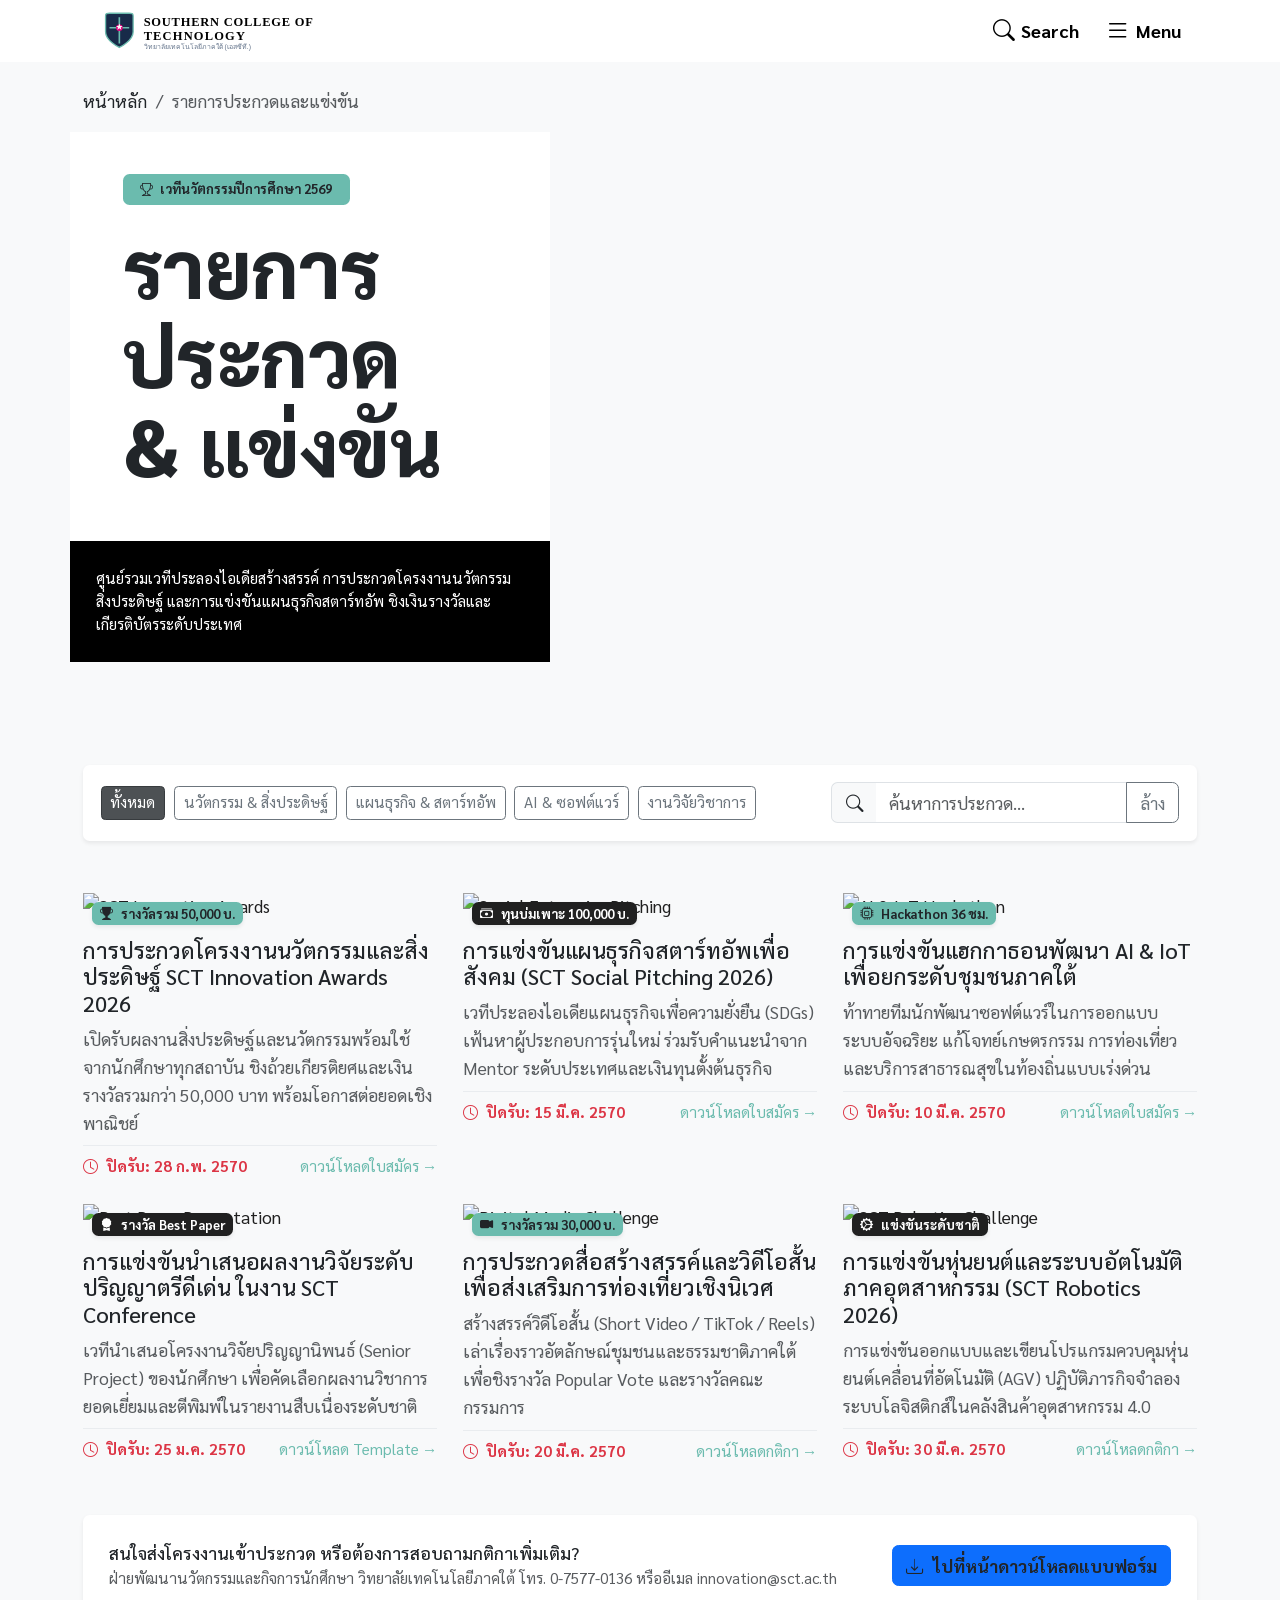
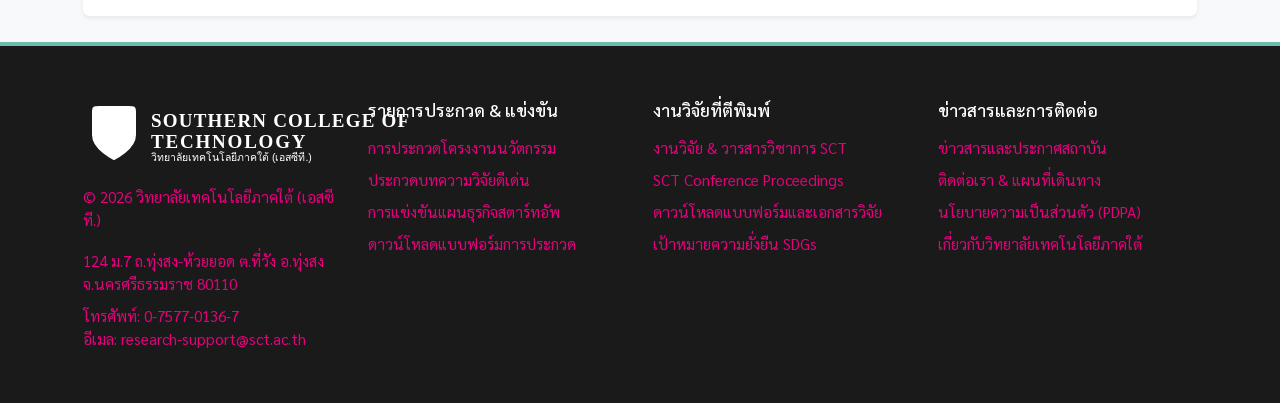
==== competitions.html @ ab5c426d "Initial commit: SCT MIS Landing Page with responsive design and subpages" ====
<!DOCTYPE html>
<html lang="th" dir="ltr">
<head>
    <meta charset="utf-8">
    <meta name="viewport" content="width=device-width, initial-scale=1.0">
    <title>รายการประกวดและแข่งขัน | Southern College of Technology (SCT)</title>
    <meta name="description" content="ศูนย์รวมรายการประกวดโครงงานนวัตกรรม สิ่งประดิษฐ์ การแข่งขันแผนธุรกิจ และเวทีวิชาการระดับชาติ วิทยาลัยเทคโนโลยีภาคใต้">
    <link rel="icon" href="images/sct_cambridge_logo.svg" type="image/svg+xml">

    <!-- Fonts: TH Sarabun New / Sarabun (Active) -->
    <link rel="preconnect" href="https://fonts.googleapis.com">
    <link rel="preconnect" href="https://fonts.gstatic.com" crossorigin>
    <link href="https://fonts.googleapis.com/css2?family=Sarabun:ital,wght@0,300;0,400;0,500;0,600;0,700;0,800;1,400&display=swap" rel="stylesheet">
    <!-- macOS Font (เปิดใช้งานให้ลบคอมเมนต์ออก):
    <link href="https://fonts.cdnfonts.com/css/sf-pro-display" rel="stylesheet">
    <link href="https://fonts.googleapis.com/css2?family=Anuphan:wght@300;400;500;600;700&display=swap" rel="stylesheet">
    -->

    <!-- Bootstrap 5 & Icons -->
    <link rel="stylesheet" href="https://cdn.jsdelivr.net/npm/bootstrap@5.3.3/dist/css/bootstrap.min.css">
    <link rel="stylesheet" href="https://cdn.jsdelivr.net/npm/bootstrap-icons@1.11.3/font/bootstrap-icons.min.css">

    <!-- Cambridge Fresh CSS -->
    <link rel="stylesheet" href="css/style.css">
</head>

<body class="theme-fresh">
    <a href="#main-content" class="visually-hidden focusable">ข้ามไปยังเนื้อหาหลัก</a>

    <div id="page-wrapper">
        <div id="page" class="bg-grey">

            <!-- ========================================================
                 HEADER: EXACT CAMBRIDGE FIXED-TOP & SIDENAV
                 ======================================================== -->
            <div id="header">
                <div class="section clearfix">

                    <!-- Main Navigation Section (White) -->
                    <section class="fixed-top main-nav-section bg-white">
                        <div class="container">
                            <nav class="d-flex justify-content-between align-items-center flex-nowrap w-100 main-nav">
                                <a class="item d-flex align-items-center" href="index.html">
                                    <img class="cam-logo" alt="Southern College of Technology" src="images/sct_cambridge_logo.svg" />
                                </a>
                                <div class="item text-dark nav-right-items d-flex align-items-center ms-auto">
                                    <a href="javascript:void(0)" onclick="toggleSearch()" class="search-trigger-link text-decoration-none me-4">
                                        <span class="icon icon-search"><span class="sr-only with-contrast">Search</span></span>
                                    </a>
                                    <button class="bg-white border-0 p-0" onclick="openNavR()" aria-label="Open navigation menu">
                                        <span class="icon icon-menu"><span class="sr-only with-contrast"> Menu</span></span>
                                    </button>
                                </div>
                            </nav>
                        </div>

                        <!-- Expandable Search Bar -->
                        <div id="search-bar-dropdown" class="search-dropdown-wrap bg-light border-bottom d-none py-3">
                            <div class="container">
                                <div class="input-group">
                                    <input type="text" id="site-search-input" class="form-control" placeholder="ค้นหารายการประกวด, ข่าวสาร, หรือชื่องานวิจัย...">
                                    <button class="btn btn-primary text-dark fw-bold" type="button" onclick="handleSearch()">ค้นหา</button>
                                    <button class="btn btn-outline-secondary" type="button" onclick="toggleSearch()">ปิด</button>
                                </div>
                            </div>
                        </div>
                    </section>

                    <!-- Exact Cambridge Sidenav Container -->
                    <section class="fixed-top sidenav-container-section pointer-events-none">
                        <div class="container pr-0 pl-0">
                            <div class="relativepos">
                                <div class="sidenavR pointer-events-auto" id="mySidenavR">
                                    <button class="closebtn bg-primary" onclick="closeNavR()" aria-label="Close navigation menu">
                                        <span class="icon icon-close p-3"></span>
                                        <span class="sr-only"> Close</span>
                                    </button>
                                    <div class="pt-4">
                                        <div>
                                            <nav role="navigation" aria-labelledby="block-fresh-homepageslider-menu" id="block-fresh-homepageslider">
                                                <h2 class="visually-hidden" id="block-fresh-homepageslider-menu">Homepage - slider</h2>
                                                <ul>
                                                    <li><a href="competitions.html" onclick="closeNavR()" class="text-primary font-weight-bold">รายการประกวดและแข่งขัน</a></li>
                                                    <li><a href="research.html" onclick="closeNavR()">งานวิจัย & วารสารวิชาการ</a></li>
                                                    <li><a href="index.html#news" onclick="closeNavR()">ข่าวสารและประกาศสถาบัน</a></li>
                                                    <li><a href="download.html" onclick="closeNavR()">ดาวน์โหลดเอกสารแบบฟอร์ม</a></li>
                                                    <li><a href="contact.html" onclick="closeNavR()">ติดต่อเรา</a></li>
                                                    <li><a href="https://www.sct.ac.th" target="_blank">เว็บไซต์หลักวิทยาลัย SCT <i class="bi bi-arrow-up-right small"></i></a></li>
                                                    <li><a href="index.html#global-footer" onclick="closeNavR()">เกี่ยวกับวิทยาลัยและข้อมูลติดต่อ</a></li>
                                                </ul>
                                            </nav>

                                            <!-- Sidenav Font Resizer Controls -->
                                            <div class="sidenav-font-resizer px-4 pt-3 mt-3 border-top border-dark-subtle">
                                                <div class="d-flex align-items-center justify-content-between">
                                                    <span class="small font-weight-bold text-dark">ขนาดตัวอักษร:</span>
                                                    <div class="font-resizer-wrap d-flex align-items-center" role="group" aria-label="ปรับขนาดตัวอักษร">
                                                        <button type="button" class="btn-font-resize" onclick="setFontSize('small')" title="ลดขนาดตัวอักษร" aria-label="ลดขนาดตัวอักษร">A-</button>
                                                        <button type="button" class="btn-font-resize active" onclick="setFontSize('normal')" title="ขนาดตัวอักษรปกติ" aria-label="ขนาดตัวอักษรปกติ">A</button>
                                                        <button type="button" class="btn-font-resize" onclick="setFontSize('large')" title="เพิ่มขนาดตัวอักษร" aria-label="เพิ่มขนาดตัวอักษร">A+</button>
                                                    </div>
                                                </div>
                                            </div>
                                        </div>
                                    </div>
                                </div>
                            </div>
                        </div>
                    </section>
                    <div id="sidenavOverlay" class="drawer-backdrop" onclick="closeNavR()"></div>

                </div>
            </div>

            <!-- ========================================================
                 PAGE CONTENT: COMPETITIONS & CONTESTS
                 ======================================================== -->
            <div id="main-content" class="py-4">
                <div class="container">

                    <!-- Breadcrumbs -->
                    <nav aria-label="breadcrumb" class="mb-3">
                        <ol class="breadcrumb bg-transparent p-0 small">
                            <li class="breadcrumb-item"><a href="index.html" class="text-decoration-none text-dark">หน้าหลัก</a></li>
                            <li class="breadcrumb-item active" aria-current="page">รายการประกวดและแข่งขัน</li>
                        </ol>
                    </nav>

                    <!-- Page Header Banner (Exact Cambridge Hero Dimensions Matching Index) -->
                    <div class="row margin-adjust mb-5">
                        <div class="col-12 p-0">
                            <div class="hero-container position-relative">
                                <div class="field-name-field-para-hero-image">
                                    <div class="field-items">
                                        <div class="field-item even">
                                            <img loading="eager"
                                                 src="https://images.unsplash.com/photo-1517245386807-bb43f82c33c4?auto=format&fit=crop&w=1600&q=80"
                                                 width="1280" height="666"
                                                 alt="รายการประกวดและแข่งขัน SCT"
                                                 class="img-fluid hero-banner-img" />
                                        </div>
                                    </div>
                                </div>

                                <!-- Cambridge Two-Tone Panel Overlaid on Hero -->
                                <div class="homepage-hero-panel">
                                    <div class="hero-title-box bg-white p-4 p-md-5">
                                        <span class="badge bg-primary text-dark mb-3 px-3 py-2 small fw-bold">
                                            <i class="bi bi-trophy me-1"></i> เวทีนวัตกรรมปีการศึกษา 2569
                                        </span>
                                        <h1 class="headline font-weight-bold text-dark m-0">
                                            รายการประกวด<br>& แข่งขัน
                                        </h1>
                                    </div>
                                    <div class="hero-teaser-box bg-black text-white p-3 p-md-4">
                                        <p class="mb-0 text-white small">
                                            ศูนย์รวมเวทีประลองไอเดียสร้างสรรค์ การประกวดโครงงานนวัตกรรม สิ่งประดิษฐ์ และการแข่งขันแผนธุรกิจสตาร์ทอัพ ชิงเงินรางวัลและเกียรติบัตรระดับประเทศ
                                        </p>
                                    </div>
                                </div>

                            </div>
                        </div>
                    </div>

                    <!-- Filter & Search Section -->
                    <div class="card border-0 shadow-sm p-3 mb-5 bg-white">
                        <div class="row g-3 align-items-center">
                            <div class="col-md-7 col-lg-8">
                                <!-- Category Filter Buttons -->
                                <div class="d-flex flex-wrap gap-2" id="comp-filter-buttons">
                                    <button class="btn btn-sm btn-dark active filter-btn" onclick="filterComps('all', this)">ทั้งหมด</button>
                                    <button class="btn btn-sm btn-outline-secondary filter-btn" onclick="filterComps('innovation', this)">นวัตกรรม & สิ่งประดิษฐ์</button>
                                    <button class="btn btn-sm btn-outline-secondary filter-btn" onclick="filterComps('business', this)">แผนธุรกิจ & สตาร์ทอัพ</button>
                                    <button class="btn btn-sm btn-outline-secondary filter-btn" onclick="filterComps('ai-software', this)">AI & ซอฟต์แวร์</button>
                                    <button class="btn btn-sm btn-outline-secondary filter-btn" onclick="filterComps('academic', this)">งานวิจัยวิชาการ</button>
                                </div>
                            </div>
                            <div class="col-md-5 col-lg-4">
                                <!-- Search Input -->
                                <div class="input-group">
                                    <span class="input-group-text bg-light border-end-0"><i class="bi bi-search"></i></span>
                                    <input type="text" id="comp-search-input" class="form-control border-start-0" placeholder="ค้นหาการประกวด..." onkeyup="searchComps()">
                                    <button class="btn btn-outline-secondary" type="button" onclick="clearCompSearch()">ล้าง</button>
                                </div>
                            </div>
                        </div>
                    </div>

                    <!-- ========================================================
                         COMPETITIONS GRID (EXACT NEWS & ANNOUNCEMENTS STYLE)
                         Clean Editorial Layout (No card border/background)
                         ======================================================== -->
                    <div class="row margin-adjust g-4" id="competitions-grid">

                        <!-- Item 1: SCT Innovation Awards -->
                        <div class="col-lg-4 col-md-6 article comp-card-item" data-category="innovation" data-title="การประกวดโครงงานนวัตกรรมและสิ่งประดิษฐ์ sct innovation awards 2026">
                            <div class="wrapper mb-4 mb-lg-0 h-100">
                                <a href="download.html" class="text-decoration-none">
                                    <div class="position-relative">
                                        <img loading="lazy" src="https://images.unsplash.com/photo-1581092160607-ee22621dd758?auto=format&fit=crop&w=600&h=400&q=80" class="img-fluid mb-3 w-100" alt="SCT Innovation Awards">
                                        <span class="badge bg-primary text-dark position-absolute top-0 start-0 m-2 fw-bold shadow-sm">
                                            <i class="bi bi-trophy-fill me-1"></i> รางวัลรวม 50,000 บ.
                                        </span>
                                    </div>
                                    <h3 class="h5 text-dark font-weight-bold">การประกวดโครงงานนวัตกรรมและสิ่งประดิษฐ์ SCT Innovation Awards 2026</h3>
                                </a>
                                <div class="news-summary text-muted mb-2">
                                    เปิดรับผลงานสิ่งประดิษฐ์และนวัตกรรมพร้อมใช้จากนักศึกษาทุกสถาบัน ชิงถ้วยเกียรติยศและเงินรางวัลรวมกว่า 50,000 บาท พร้อมโอกาสต่อยอดเชิงพาณิชย์
                                </div>
                                <div class="d-flex align-items-center justify-content-between pt-2 border-top border-light-subtle">
                                    <span class="small text-danger fw-bold"><i class="bi bi-clock me-1"></i> ปิดรับ: 28 ก.พ. 2570</span>
                                    <a href="download.html" class="small font-weight-bold text-primary text-decoration-none">ดาวน์โหลดใบสมัคร →</a>
                                </div>
                            </div>
                        </div>

                        <!-- Item 2: Social Enterprise Pitching -->
                        <div class="col-lg-4 col-md-6 article comp-card-item" data-category="business" data-title="การแข่งขันแผนธุรกิจสตาร์ทอัพเพื่อสังคม sct social enterprise pitching startup 2026">
                            <div class="wrapper mb-4 mb-lg-0 h-100">
                                <a href="download.html" class="text-decoration-none">
                                    <div class="position-relative">
                                        <img loading="lazy" src="https://images.unsplash.com/photo-1559136555-9303baea8ebd?auto=format&fit=crop&w=600&h=400&q=80" class="img-fluid mb-3 w-100" alt="Social Enterprise Pitching">
                                        <span class="badge bg-dark text-white position-absolute top-0 start-0 m-2 fw-bold shadow-sm">
                                            <i class="bi bi-cash-stack me-1"></i> ทุนบ่มเพาะ 100,000 บ.
                                        </span>
                                    </div>
                                    <h3 class="h5 text-dark font-weight-bold">การแข่งขันแผนธุรกิจสตาร์ทอัพเพื่อสังคม (SCT Social Pitching 2026)</h3>
                                </a>
                                <div class="news-summary text-muted mb-2">
                                    เวทีประลองไอเดียแผนธุรกิจเพื่อความยั่งยืน (SDGs) เฟ้นหาผู้ประกอบการรุ่นใหม่ ร่วมรับคำแนะนำจาก Mentor ระดับประเทศและเงินทุนตั้งต้นธุรกิจ
                                </div>
                                <div class="d-flex align-items-center justify-content-between pt-2 border-top border-light-subtle">
                                    <span class="small text-danger fw-bold"><i class="bi bi-clock me-1"></i> ปิดรับ: 15 มี.ค. 2570</span>
                                    <a href="download.html" class="small font-weight-bold text-primary text-decoration-none">ดาวน์โหลดใบสมัคร →</a>
                                </div>
                            </div>
                        </div>

                        <!-- Item 3: AI & IoT Hackathon -->
                        <div class="col-lg-4 col-md-6 article comp-card-item" data-category="ai-software" data-title="การแข่งขันพัฒนาซอฟต์แวร์ ai iot hackathon เพื่อชุมชนภาคใต้">
                            <div class="wrapper mb-4 mb-lg-0 h-100">
                                <a href="download.html" class="text-decoration-none">
                                    <div class="position-relative">
                                        <img loading="lazy" src="https://images.unsplash.com/photo-1526374965328-7f61d4dc18c5?auto=format&fit=crop&w=600&h=400&q=80" class="img-fluid mb-3 w-100" alt="AI & IoT Hackathon">
                                        <span class="badge bg-primary text-dark position-absolute top-0 start-0 m-2 fw-bold shadow-sm">
                                            <i class="bi bi-cpu me-1"></i> Hackathon 36 ชม.
                                        </span>
                                    </div>
                                    <h3 class="h5 text-dark font-weight-bold">การแข่งขันแฮกกาธอนพัฒนา AI & IoT เพื่อยกระดับชุมชนภาคใต้</h3>
                                </a>
                                <div class="news-summary text-muted mb-2">
                                    ท้าทายทีมนักพัฒนาซอฟต์แวร์ในการออกแบบระบบอัจฉริยะ แก้โจทย์เกษตรกรรม การท่องเที่ยว และบริการสาธารณสุขในท้องถิ่นแบบเร่งด่วน
                                </div>
                                <div class="d-flex align-items-center justify-content-between pt-2 border-top border-light-subtle">
                                    <span class="small text-danger fw-bold"><i class="bi bi-clock me-1"></i> ปิดรับ: 10 มี.ค. 2570</span>
                                    <a href="download.html" class="small font-weight-bold text-primary text-decoration-none">ดาวน์โหลดใบสมัคร →</a>
                                </div>
                            </div>
                        </div>

                        <!-- Item 4: Best Undergraduate Presentation -->
                        <div class="col-lg-4 col-md-6 article comp-card-item" data-category="academic" data-title="การแข่งขันนำเสนอผลงานวิจัยระดับปริญญาตรีดีเด่น sct conference 17 best paper">
                            <div class="wrapper mb-4 mb-lg-0 h-100">
                                <a href="https://mis.sct.ac.th/app/proceedingsct/" target="_blank" class="text-decoration-none">
                                    <div class="position-relative">
                                        <img loading="lazy" src="https://images.unsplash.com/photo-1475721027785-f74eccf877e2?auto=format&fit=crop&w=600&h=400&q=80" class="img-fluid mb-3 w-100" alt="Best Paper Presentation">
                                        <span class="badge bg-dark text-white position-absolute top-0 start-0 m-2 fw-bold shadow-sm">
                                            <i class="bi bi-award-fill me-1"></i> รางวัล Best Paper
                                        </span>
                                    </div>
                                    <h3 class="h5 text-dark font-weight-bold">การแข่งขันนำเสนอผลงานวิจัยระดับปริญญาตรีดีเด่น ในงาน SCT Conference</h3>
                                </a>
                                <div class="news-summary text-muted mb-2">
                                    เวทีนำเสนอโครงงานวิจัยปริญญานิพนธ์ (Senior Project) ของนักศึกษา เพื่อคัดเลือกผลงานวิชาการยอดเยี่ยมและตีพิมพ์ในรายงานสืบเนื่องระดับชาติ
                                </div>
                                <div class="d-flex align-items-center justify-content-between pt-2 border-top border-light-subtle">
                                    <span class="small text-danger fw-bold"><i class="bi bi-clock me-1"></i> ปิดรับ: 25 ม.ค. 2570</span>
                                    <a href="download.html" class="small font-weight-bold text-primary text-decoration-none">ดาวน์โหลด Template →</a>
                                </div>
                            </div>
                        </div>

                        <!-- Item 5: Digital Media & Content Challenge -->
                        <div class="col-lg-4 col-md-6 article comp-card-item" data-category="innovation" data-title="การประกวดสื่อสร้างสรรค์และคอนเทนต์ดิจิทัลเพื่อการท่องเที่ยวเชิงนิเวศ short video tiktok">
                            <div class="wrapper mb-4 mb-lg-0 h-100">
                                <a href="download.html" class="text-decoration-none">
                                    <div class="position-relative">
                                        <img loading="lazy" src="https://images.unsplash.com/photo-1618005182384-a83a8bd57fbe?auto=format&fit=crop&w=600&h=400&q=80" class="img-fluid mb-3 w-100" alt="Digital Media Challenge">
                                        <span class="badge bg-primary text-dark position-absolute top-0 start-0 m-2 fw-bold shadow-sm">
                                            <i class="bi bi-camera-video-fill me-1"></i> รางวัลรวม 30,000 บ.
                                        </span>
                                    </div>
                                    <h3 class="h5 text-dark font-weight-bold">การประกวดสื่อสร้างสรรค์และวิดีโอสั้นเพื่อส่งเสริมการท่องเที่ยวเชิงนิเวศ</h3>
                                </a>
                                <div class="news-summary text-muted mb-2">
                                    สร้างสรรค์วิดีโอสั้น (Short Video / TikTok / Reels) เล่าเรื่องราวอัตลักษณ์ชุมชนและธรรมชาติภาคใต้ เพื่อชิงรางวัล Popular Vote และรางวัลคณะกรรมการ
                                </div>
                                <div class="d-flex align-items-center justify-content-between pt-2 border-top border-light-subtle">
                                    <span class="small text-danger fw-bold"><i class="bi bi-clock me-1"></i> ปิดรับ: 20 มี.ค. 2570</span>
                                    <a href="download.html" class="small font-weight-bold text-primary text-decoration-none">ดาวน์โหลดกติกา →</a>
                                </div>
                            </div>
                        </div>

                        <!-- Item 6: Industry Robotics Challenge -->
                        <div class="col-lg-4 col-md-6 article comp-card-item" data-category="innovation" data-title="การแข่งขันหุ่นยนต์และระบบอัตโนมัติภาคอุตสาหกรรม sct robotics challenge 2026">
                            <div class="wrapper mb-4 mb-lg-0 h-100">
                                <a href="download.html" class="text-decoration-none">
                                    <div class="position-relative">
                                        <img loading="lazy" src="https://images.unsplash.com/photo-1485827404703-89b55fcc595e?auto=format&fit=crop&w=600&h=400&q=80" class="img-fluid mb-3 w-100" alt="SCT Robotics Challenge">
                                        <span class="badge bg-dark text-white position-absolute top-0 start-0 m-2 fw-bold shadow-sm">
                                            <i class="bi bi-gear-wide-connected me-1"></i> แข่งขันระดับชาติ
                                        </span>
                                    </div>
                                    <h3 class="h5 text-dark font-weight-bold">การแข่งขันหุ่นยนต์และระบบอัตโนมัติภาคอุตสาหกรรม (SCT Robotics 2026)</h3>
                                </a>
                                <div class="news-summary text-muted mb-2">
                                    การแข่งขันออกแบบและเขียนโปรแกรมควบคุมหุ่นยนต์เคลื่อนที่อัตโนมัติ (AGV) ปฏิบัติภารกิจจำลองระบบโลจิสติกส์ในคลังสินค้าอุตสาหกรรม 4.0
                                </div>
                                <div class="d-flex align-items-center justify-content-between pt-2 border-top border-light-subtle">
                                    <span class="small text-danger fw-bold"><i class="bi bi-clock me-1"></i> ปิดรับ: 30 มี.ค. 2570</span>
                                    <a href="download.html" class="small font-weight-bold text-primary text-decoration-none">ดาวน์โหลดกติกา →</a>
                                </div>
                            </div>
                        </div>

                    </div>

                    <!-- No Results Placeholder -->
                    <div id="no-comps-message" class="text-center py-5 d-none">
                        <i class="bi bi-trophy text-muted fs-1 mb-2"></i>
                        <h4 class="h5 text-dark font-weight-bold">ไม่พบรายการประกวดที่ค้นหา</h4>
                        <p class="text-muted small">โปรดลองค้นหาด้วยคำอื่น หรือกดปุ่ม "ล้าง" เพื่อแสดงรายการทั้งหมด</p>
                        <button class="btn btn-sm btn-outline-secondary" onclick="clearCompSearch()">แสดงรายการทั้งหมด</button>
                    </div>

                    <!-- Guidelines Banner -->
                    <div class="card border-0 bg-white p-4 shadow-sm mt-5">
                        <div class="d-flex flex-column flex-md-row align-items-md-center justify-content-between gap-3">
                            <div>
                                <h4 class="h6 font-weight-bold text-dark mb-1">สนใจส่งโครงงานเข้าประกวด หรือต้องการสอบถามกติกาเพิ่มเติม?</h4>
                                <p class="text-muted small mb-0">ฝ่ายพัฒนานวัตกรรมและกิจการนักศึกษา วิทยาลัยเทคโนโลยีภาคใต้ โทร. 0-7577-0136 หรืออีเมล innovation@sct.ac.th</p>
                            </div>
                            <a href="download.html" class="btn btn-primary text-dark fw-bold text-nowrap">
                                <i class="bi bi-download me-1"></i> ไปที่หน้าดาวน์โหลดแบบฟอร์ม
                            </a>
                        </div>
                    </div>

                </div>
            </div>

            <!-- ========================================================
                 GLOBAL FOOTER: CAMBRIDGE 4-COLUMN DESIGN
                 ======================================================== -->
            <div id="global-footer">
                <div class="section container py-5">
                    <div class="region region-global-footer row g-4">

                        <div class="col-md-6 col-lg-3">
                            <a class="item d-flex align-items-center gap-2 text-decoration-none text-white mb-3" href="index.html">
                                <img class="cam-logo" alt="Southern College of Technology" src="images/sct_cambridge_logo.svg" style="filter: brightness(0) invert(1);" />
                            </a>
                            <div class="content text-secondary small">
                                <p>&copy; 2026 วิทยาลัยเทคโนโลยีภาคใต้ (เอสซีที.)</p>
                                <p class="mb-2">124 ม.7 ถ.ทุ่งสง-ห้วยยอด ต.ที่วัง อ.ทุ่งสง จ.นครศรีธรรมราช 80110</p>
                                <p class="mb-0">โทรศัพท์: 0-7577-0136-7<br>อีเมล: research-support@sct.ac.th</p>
                            </div>
                        </div>

                        <div class="col-md-6 col-lg-3">
                            <div class="content">
                                <h3 class="fs-6 text-white font-weight-bold text-uppercase mb-3">รายการประกวด & แข่งขัน</h3>
                                <ul class="list-unstyled menu text-secondary small">
                                    <li class="mb-2"><a href="competitions.html" class="text-secondary text-decoration-none">การประกวดโครงงานนวัตกรรม</a></li>
                                    <li class="mb-2"><a href="competitions.html" class="text-secondary text-decoration-none">ประกวดบทความวิจัยดีเด่น</a></li>
                                    <li class="mb-2"><a href="competitions.html" class="text-secondary text-decoration-none">การแข่งขันแผนธุรกิจสตาร์ทอัพ</a></li>
                                    <li class="mb-2"><a href="download.html" class="text-secondary text-decoration-none">ดาวน์โหลดแบบฟอร์มการประกวด</a></li>
                                </ul>
                            </div>
                        </div>

                        <div class="col-md-6 col-lg-3">
                            <div class="content">
                                <h3 class="fs-6 text-white font-weight-bold text-uppercase mb-3">งานวิจัยที่ตีพิมพ์</h3>
                                <ul class="list-unstyled menu text-secondary small">
                                    <li class="mb-2"><a href="research.html" class="text-secondary text-decoration-none">งานวิจัย & วารสารวิชาการ SCT</a></li>
                                    <li class="mb-2"><a href="https://mis.sct.ac.th/app/proceedingsct/" target="_blank" class="text-secondary text-decoration-none">SCT Conference Proceedings</a></li>
                                    <li class="mb-2"><a href="download.html" class="text-secondary text-decoration-none">ดาวน์โหลดแบบฟอร์มและเอกสารวิจัย</a></li>
                                    <li class="mb-2"><a href="research.html" class="text-secondary text-decoration-none">เป้าหมายความยั่งยืน SDGs</a></li>
                                </ul>
                            </div>
                        </div>

                        <div class="col-md-6 col-lg-3">
                            <div class="content">
                                <h3 class="fs-6 text-white font-weight-bold text-uppercase mb-3">ข่าวสารและการติดต่อ</h3>
                                <ul class="list-unstyled menu text-secondary small">
                                    <li class="mb-2"><a href="index.html#news" class="text-secondary text-decoration-none">ข่าวสารและประกาศสถาบัน</a></li>
                                    <li class="mb-2"><a href="contact.html" class="text-secondary text-decoration-none">ติดต่อเรา & แผนที่เดินทาง</a></li>
                                    <li class="mb-2"><a href="javascript:void(0)" onclick="alert('ระบบคุ้มครองข้อมูลส่วนบุคคลตาม พ.ร.บ. PDPA พ.ศ. 2562')" class="text-secondary text-decoration-none">นโยบายความเป็นส่วนตัว (PDPA)</a></li>
                                    <li class="mb-2"><a href="https://www.sct.ac.th" target="_blank" class="text-secondary text-decoration-none">เกี่ยวกับวิทยาลัยเทคโนโลยีภาคใต้</a></li>
                                </ul>
                            </div>
                        </div>

                    </div>
                </div>
            </div>

        </div>
    </div>

    <!-- Bootstrap 5 Bundle JS -->
    <script src="https://cdn.jsdelivr.net/npm/bootstrap@5.3.3/dist/js/bootstrap.bundle.min.js"></script>

    <!-- Application Logic (Drawer, Search, Events) -->
    <script src="js/app.js"></script>

    <!-- Inline Filter & Search Script for Competitions -->
    <script>
        let currentCompCategory = 'all';

        function filterComps(category, btn) {
            currentCompCategory = category;

            // Update active state of buttons
            document.querySelectorAll('#comp-filter-buttons .filter-btn').forEach(b => {
                b.classList.remove('btn-dark', 'active');
                b.classList.add('btn-outline-secondary');
            });
            btn.classList.remove('btn-outline-secondary');
            btn.classList.add('btn-dark', 'active');

            applyCompFilters();
        }

        function searchComps() {
            applyCompFilters();
        }

        function clearCompSearch() {
            const searchInput = document.getElementById('comp-search-input');
            if (searchInput) searchInput.value = '';

            const allBtn = document.querySelector('#comp-filter-buttons .filter-btn');
            if (allBtn) filterComps('all', allBtn);
        }

        function applyCompFilters() {
            const query = (document.getElementById('comp-search-input')?.value || '').toLowerCase().trim();
            const cards = document.querySelectorAll('.comp-card-item');
            let visibleCount = 0;

            cards.forEach(card => {
                const category = card.getAttribute('data-category');
                const title = (card.getAttribute('data-title') || '').toLowerCase();
                const text = card.textContent.toLowerCase();

                const matchesCategory = (currentCompCategory === 'all' || category === currentCompCategory);
                const matchesSearch = (!query || title.includes(query) || text.includes(query));

                if (matchesCategory && matchesSearch) {
                    card.classList.remove('d-none');
                    visibleCount++;
                } else {
                    card.classList.add('d-none');
                }
            });

            // Toggle no results message
            const noResults = document.getElementById('no-comps-message');
            if (noResults) {
                if (visibleCount === 0) {
                    noResults.classList.remove('d-none');
                } else {
                    noResults.classList.add('d-none');
                }
            }
        }
    </script>
</body>
</html>
---- css/style.css ----
/* ==========================================================================
   AUTHENTIC CAMBRIDGE FRESH THEME
   Direct clone of https://www.cam.ac.uk/ Header, Sidebar, and Style System
   ========================================================================== */

html {
    font-size: 17.5px;
    transition: font-size 0.2s ease;
}

html.font-size-small {
    font-size: 15px;
}

html.font-size-normal {
    font-size: 17.5px;
}

html.font-size-large {
    font-size: 21px;
}

:root {
    --cam-primary: #6bbbae;          /* Official Cambridge Teal */
    --cam-primary-hover: #4ca495;
    --cam-secondary: #e5007d;        /* Official Cambridge Magenta */
    --cam-secondary-hover: #b80064;
    --cam-tertiary: #d3eae6;         /* Light Teal */
    --cam-quaternary: #f7c0de;       /* Light Pink */
    --cam-dark: #202020;             /* Cambridge Dark Charcoal */
    --cam-black: #000000;
    --cam-grey: #f8f9fa;
    --cam-border: #e2e8f0;
    /* ฟอนต์หลัก: TH Sarabun New / Sarabun */
    --font-main: 'TH Sarabun New', 'TH Sarabun PSK', 'Sarabun', sans-serif;
    /* ฟอนต์ macOS (เปิดใช้งานให้สลับมาใช้บรรทัดนี้):
    --font-main: -apple-system, BlinkMacSystemFont, 'SF Pro Display', 'SF Pro Text', 'SF Pro', 'Sukhumvit Set', 'Thonburi', 'Anuphan', sans-serif;
    */
}

body.theme-fresh {
    font-family: var(--font-main);
    color: var(--cam-dark);
    background-color: var(--cam-grey);
    padding-top: 62px;
    margin: 0;
    line-height: 1.5;
    -webkit-font-smoothing: antialiased;
    -moz-osx-font-smoothing: grayscale;
}

/* Background Utility Classes matching Cambridge */
.bg-primary { background-color: var(--cam-primary) !important; }
.bg-secondary { background-color: var(--cam-secondary) !important; }
.bg-tertiary { background-color: var(--cam-tertiary) !important; }
.bg-quaternary { background-color: var(--cam-quaternary) !important; }
.bg-dark { background-color: var(--cam-dark) !important; }
.bg-grey { background-color: var(--cam-grey) !important; }
.bg-black { background-color: var(--cam-black) !important; }

.text-primary { color: var(--cam-primary) !important; }
.text-secondary { color: var(--cam-secondary) !important; }

/* --------------------------------------------------
   1. CAMBRIDGE FIXED-TOP HEADER
   -------------------------------------------------- */
.main-nav-section {
    min-height: 62px;
    z-index: 1030;
}

.main-nav {
    background-color: #fff;
    min-height: 62px;
    padding: 0 16px;
    display: flex !important;
    flex-direction: row !important;
    justify-content: space-between !important;
    align-items: center !important;
    flex-wrap: nowrap !important;
    width: 100%;
}

.main-nav .item {
    display: flex;
    align-items: center;
    flex-shrink: 0;
}

.main-nav .nav-right-items {
    margin-left: auto !important;
    display: flex !important;
    align-items: center !important;
    flex-shrink: 0;
}

.sidenav-font-resizer {
    border-top: 1px solid rgba(0, 0, 0, 0.15) !important;
}

.font-resizer-wrap {
    display: inline-flex;
    align-items: center;
    background-color: rgba(255, 255, 255, 0.85);
    border: 1px solid rgba(0, 0, 0, 0.12);
    border-radius: 4px;
    padding: 2px;
    gap: 3px;
}

.btn-font-resize {
    border: none;
    background: transparent;
    color: #202020;
    font-size: 0.85rem;
    font-weight: 700;
    padding: 3px 8px;
    border-radius: 3px;
    cursor: pointer;
    line-height: 1.2;
    transition: background-color 0.15s ease, color 0.15s ease;
}

.btn-font-resize:hover {
    background-color: #ffffff;
    color: #000000;
}

.btn-font-resize.active {
    background-color: #000000;
    color: #ffffff;
    font-weight: 800;
}

.main-nav .cam-logo {
    height: 46px;
    max-width: 320px;
    width: auto;
    margin: 0 !important;
    flex-shrink: 0;
}

.main-nav button {
    padding-right: 0;
    padding-left: 16px;
    background: transparent;
    border: none;
    cursor: pointer;
    display: inline-flex;
    align-items: center;
}

.main-nav .icon {
    display: inline-flex;
    align-items: center;
    color: #000;
}

.main-nav .icon-search::before {
    content: "\F52A";
    font-family: "bootstrap-icons";
    font-size: 1.25rem;
    margin-right: 6px;
    color: #000;
}

.main-nav .icon-menu::before {
    content: "\F479";
    font-family: "bootstrap-icons";
    font-size: 1.45rem;
    margin-right: 6px;
    color: #000;
}

.main-nav .icon-close::before {
    content: "\F62A";
    font-family: "bootstrap-icons";
    font-size: 1.75rem;
    color: #000;
}

.main-nav .with-contrast {
    font-size: 1.05rem;
    font-weight: 700;
    color: #000;
    display: inline-block;
}

.search-dropdown-wrap {
    animation: fadeIn 0.2s ease-in-out;
}

@keyframes fadeIn {
    from { opacity: 0; transform: translateY(-5px); }
    to { opacity: 1; transform: translateY(0); }
}

/* --------------------------------------------------
   2. CAMBRIDGE AUTHENTIC SIDENAV (sidenavR in #6bbbae)
   -------------------------------------------------- */
.pointer-events-none {
    pointer-events: none;
}

.pointer-events-auto {
    pointer-events: auto;
}

.sidenav-container-section {
    min-height: 62px;
    z-index: 10000;
}

.relativepos {
    position: relative;
}

.sidenavR {
    background-color: var(--cam-primary);
    height: 100vh;
    overflow-x: hidden;
    overflow-y: auto;
    padding-top: 50px;
    position: fixed;
    right: 0;
    top: 0;
    transition: width 0.35s cubic-bezier(0.16, 1, 0.3, 1);
    width: 0;
    max-width: 85vw;
    z-index: 10001;
    display: none;
    box-shadow: -5px 0 25px rgba(0, 0, 0, 0.25);
}

.sidenavR ul {
    padding-inline-start: 24px;
    padding-inline-end: 20px;
    margin-top: 10px;
}

.sidenavR ul li {
    list-style: none;
    padding: 0.3rem 0;
}

.sidenavR a {
    color: #000;
    display: block;
    font-size: 1.05rem;
    font-weight: 600;
    text-decoration: none;
    transition: 0.2s;
    line-height: 1.45;
}

.sidenavR a:hover {
    text-decoration: underline;
    opacity: 0.85;
}

.sidenavR .closebtn {
    position: absolute;
    right: 20px;
    top: 16px;
    border: none;
    background: transparent;
    cursor: pointer;
    display: flex;
    align-items: center;
    gap: 4px;
}

.sidenavR .closebtn .sr-only {
    font-size: 0.95rem;
    font-weight: 600;
    color: #000;
}

.drawer-backdrop {
    position: fixed;
    top: 0;
    left: 0;
    width: 100%;
    height: 100%;
    background: rgba(0, 0, 0, 0.5);
    z-index: 9998;
    display: none;
}

@media (min-width: 576px) {
    .sidenavR a {
        font-size: 1.05rem;
    }
}

@media (min-width: 1024px) {
    .sidenavR ul {
        padding-inline-start: 28px;
    }
}

/* --------------------------------------------------
   3. HERO SECTION (Real Cambridge Photo + Floating Panel)
   -------------------------------------------------- */
.my-hero-section {
    /*background-color: var(--cam-dark);*/
    padding: 0;
}

.hero-container {
    max-height: 580px;
    overflow: hidden;
    position: relative;
}

.hero-banner-img {
    width: 100%;
    height: 580px;
    object-fit: cover;
    object-position: center;
    filter: brightness(0.95);
    display: block;
}

.homepage-hero-panel {
    position: absolute;
    bottom: 50px;
    left: 0;
    max-width: 480px;
    width: 90%;
    z-index: 10;
}

.hero-title-box {
    background-color: #ffffff;
    box-shadow: none;
    border-radius: 0;
}

.hero-title-box .headline {
    font-size: 4.6rem;
    font-weight: 1000;
    line-height: 1.1;
    letter-spacing: -0.5px;
    color: #000000;
}

.hero-teaser-box {
    background-color: #000000;
    box-shadow: none;
    border-radius: 0;
}

.hero-teaser-box a.text-primary {
    color: var(--cam-primary) !important;
    transition: color 0.2s ease, text-decoration 0.2s ease;
}

.hero-teaser-box a.text-primary:hover {
    color: var(--cam-primary-hover) !important;
    text-decoration: underline !important;
}

/* --------------------------------------------------
   4. SPLIT DROPDOWN SECTION (Row Controls)
   -------------------------------------------------- */
.grad-postgrad-dropdown-section .controls button {
    font-size: 1.05rem;
    border-radius: 0;
    transition: opacity 0.2s;
}

.grad-postgrad-dropdown-section .controls button:hover {
    opacity: 0.92;
}

/* --------------------------------------------------
   5. SIGNPOST SECTION (Side-by-side Highlights)
   -------------------------------------------------- */
.signpost {
    border-radius: 0;
}

.btn-tertiary {
    background-color: var(--cam-tertiary);
    border: none;
}

.btn-tertiary:hover {
    background-color: #b8ded7;
}

.btn-quaternary {
    background-color: var(--cam-quaternary);
    border: none;
}

.btn-quaternary:hover {
    background-color: #f0a3cc;
}

/* --------------------------------------------------
   6. CAMBRIDGE LINKBOXES (6 Photographic Cards)
   -------------------------------------------------- */
.linkbox-grid .linkbox-item {
    padding: 0 !important;
    margin: 0 !important;
}

.linkbox-wrap {
    position: relative;
    overflow: hidden;
    background-color: var(--cam-dark);
    margin: 0;
    border-radius: 0;
}

.linkbox-img {
    width: 100%;
    height: 320px;
    object-fit: cover;
    display: block;
    border-radius: 0;
    transition: transform 0.4s ease, filter 0.4s ease;
}

.linkbox-wrap:hover .linkbox-img {
    transform: scale(1.05);
    filter: brightness(0.92);
}

.linkbox-caption-container {
    position: absolute;
    bottom: 24px;
    left: 0;
    right: 0;
    display: flex;
    justify-content: center;
    padding: 0 16px;
    z-index: 2;
    pointer-events: none;
}

.linkbox-caption-btn {
    background-color: #000000;
    color: #ffffff;
    font-size: 1.05rem;
    font-weight: 700;
    padding: 10px 18px;
    text-align: center;
    display: inline-block;
    width: 86%;
    max-width: 290px;
    border-radius: 0;
    transition: background-color 0.25s ease, color 0.25s ease;
    box-shadow: 0 3px 12px rgba(0, 0, 0, 0.4);
    letter-spacing: 0.2px;
}

/* First card Cambridge Teal accent matching cam.ac.uk */
.linkbox-item:first-child .linkbox-caption-btn {
    background-color: var(--cam-primary);
    color: #000000;
}

.linkbox-wrap:hover .linkbox-caption-btn {
    background-color: var(--cam-primary);
    color: #000000;
}

.linkbox-item:first-child .linkbox-wrap:hover .linkbox-caption-btn {
    background-color: var(--cam-primary-hover);
    color: #000000;
}

@media (max-width: 767.98px) {
    .linkbox-img {
        height: 250px;
    }
    .linkbox-caption-btn {
        font-size: 0.95rem;
        padding: 8px 14px;
        width: 90%;
    }
}

/* --------------------------------------------------
   7. NEWS & EVENTS ARTICLES
   -------------------------------------------------- */
.article .wrapper {
    background: transparent;
    border: none;
    border-radius: 0;
    transition: transform 0.2s;
}

.article a {
    color: inherit;
    display: block;
}

.article a img {
    transition: opacity 0.25s ease;
}

.article a:hover img {
    opacity: 0.92;
}

.article a h3 {
    transition: color 0.2s ease;
    text-underline-offset: 4px;
}

.article a:hover h3 {
    text-decoration: underline;
    text-decoration-color: var(--cam-secondary);
}

.news-summary {
    color: #4b5563;
    line-height: 1.6;
    margin-top: 8px;
}

/* --------------------------------------------------
   8. SOCIAL HIGHLIGHTS & FOLLOW US
   -------------------------------------------------- */
.social-media-wrap img {
    height: 320px;
    object-fit: cover;
    transition: transform 0.4s ease, opacity 0.3s ease;
}

.social-card:hover .social-media-wrap img {
    transform: scale(1.03);
    opacity: 0.95;
}

.video-play-btn {
    position: absolute;
    top: 50%;
    left: 50%;
    transform: translate(-50%, -50%);
    background-color: #ff0000;
    color: #ffffff;
    width: 68px;
    height: 48px;
    border-radius: 12px;
    display: flex;
    align-items: center;
    justify-content: center;
    font-size: 1.8rem;
    box-shadow: 0 4px 15px rgba(0, 0, 0, 0.4);
    transition: transform 0.2s ease, background-color 0.2s ease;
}

.social-card:hover .video-play-btn {
    transform: translate(-50%, -50%) scale(1.1);
    background-color: #cc0000;
}

.social-icons-list .social-icon-link {
    display: inline-flex;
    align-items: center;
    justify-content: center;
    color: #202020;
    font-size: 1.85rem;
    text-decoration: none;
    transition: color 0.2s ease, transform 0.2s ease;
}

.social-icons-list .social-icon-link:hover {
    color: var(--cam-primary);
    transform: translateY(-2px);
}

@media (max-width: 767.98px) {
    .social-media-wrap img {
        height: 240px;
    }
}

/* --------------------------------------------------
   9. GLOBAL FOOTER (4-Column Dark Design)
   -------------------------------------------------- */
#global-footer {
    background-color: #1a1a1a;
    border-top: 4px solid var(--cam-primary);
}

#global-footer a {
    transition: color 0.2s;
}

#global-footer a:hover {
    color: #ffffff !important;
}

/* Responsive adjustments */
@media (max-width: 991.98px) {
    .homepage-hero-panel {
        position: static;
        max-width: 100%;
        width: 100%;
        margin-top: 0;
        padding: 0;
    }

    .hero-title-box .headline {
        font-size: 2.2rem;
    }

    .hero-banner-img {
        height: 340px;
    }

    .grad-postgrad-dropdown-section .controls button {
        font-size: 0.9rem;
        padding: 12px 14px !important;
    }

    .main-nav .cam-logo {
        height: 38px;
    }
}

@media (max-width: 575.98px) {
    .main-nav .cam-logo {
        height: 30px;
        max-width: 180px;
    }
    .main-nav .nav-right-items a.search-trigger-link {
        margin-right: 12px !important;
    }
    .main-nav .with-contrast {
        font-size: 0.85rem;
    }
}

/* --------------------------------------------------
   10. DOWNLOAD PAGE STYLES
   -------------------------------------------------- */
.download-page-header {
    border-left: 5px solid var(--cam-primary) !important;
}

.doc-box {
    transition: transform 0.2s ease, box-shadow 0.2s ease, border-color 0.2s ease;
    border: 1px solid #e9ecef !important;
}

.doc-box:hover {
    transform: translateY(-3px);
    box-shadow: 0 10px 25px rgba(0, 0, 0, 0.08) !important;
    border-color: var(--cam-primary) !important;
}

.doc-file-icon {
    line-height: 1;
}

#category-filter-buttons .filter-btn {
    border-radius: 20px;
    padding: 6px 14px;
    font-size: 0.85rem;
    font-weight: 600;
}
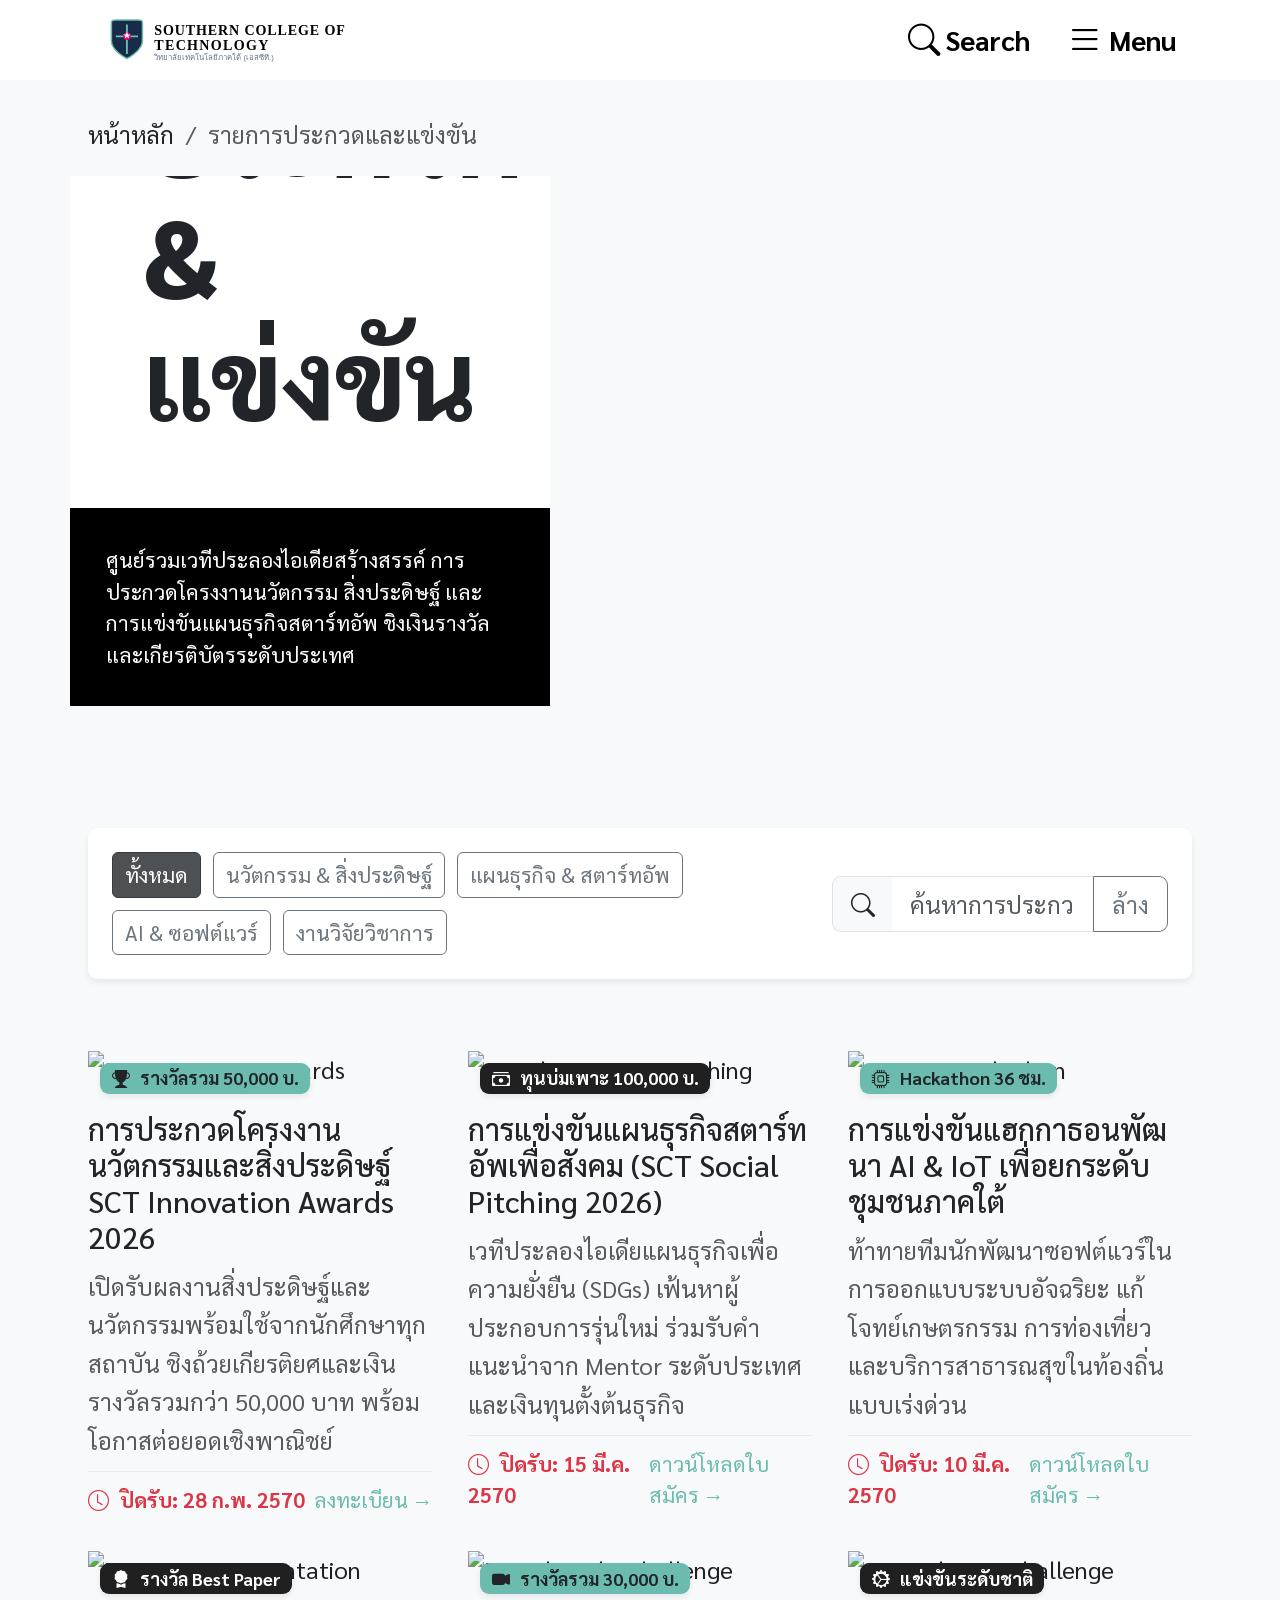
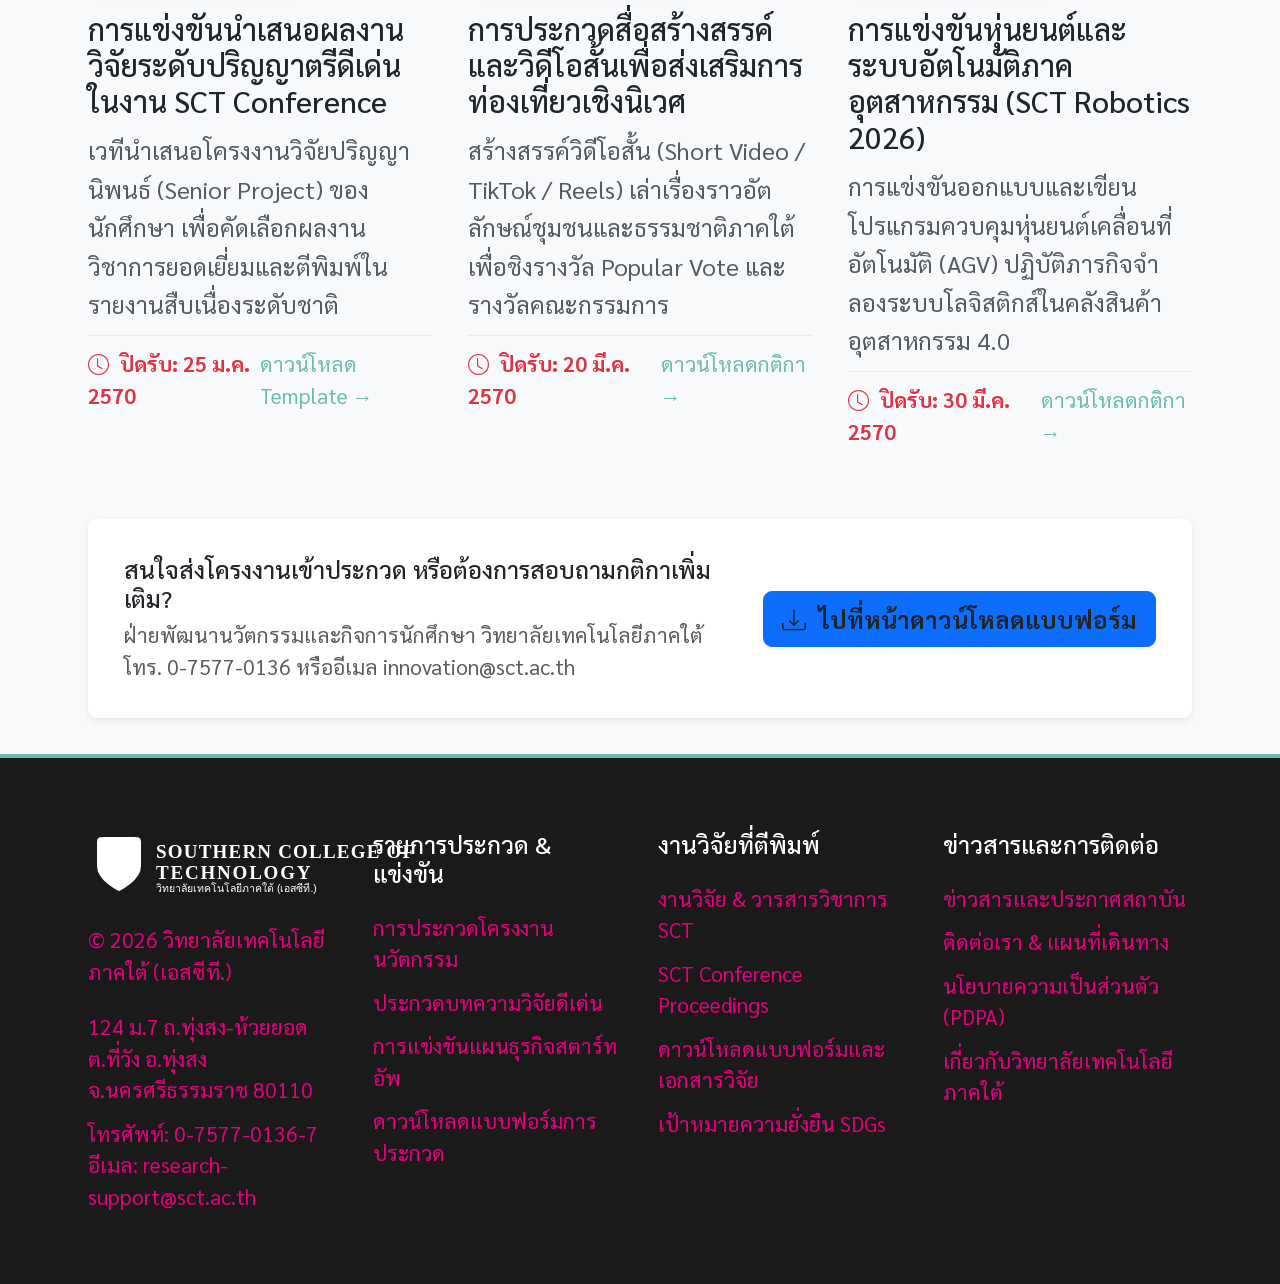
==== commit 0d2d43cc: "แก้ไข link ลงทะเบียน" ====
--- a/competitions.html
+++ b/competitions.html
@@ -1,16 +1,20 @@
 <!DOCTYPE html>
 <html lang="th" dir="ltr">
+
 <head>
     <meta charset="utf-8">
     <meta name="viewport" content="width=device-width, initial-scale=1.0">
     <title>รายการประกวดและแข่งขัน | Southern College of Technology (SCT)</title>
-    <meta name="description" content="ศูนย์รวมรายการประกวดโครงงานนวัตกรรม สิ่งประดิษฐ์ การแข่งขันแผนธุรกิจ และเวทีวิชาการระดับชาติ วิทยาลัยเทคโนโลยีภาคใต้">
+    <meta name="description"
+        content="ศูนย์รวมรายการประกวดโครงงานนวัตกรรม สิ่งประดิษฐ์ การแข่งขันแผนธุรกิจ และเวทีวิชาการระดับชาติ วิทยาลัยเทคโนโลยีภาคใต้">
     <link rel="icon" href="images/sct_cambridge_logo.svg" type="image/svg+xml">
 
     <!-- Fonts: TH Sarabun New / Sarabun (Active) -->
     <link rel="preconnect" href="https://fonts.googleapis.com">
     <link rel="preconnect" href="https://fonts.gstatic.com" crossorigin>
-    <link href="https://fonts.googleapis.com/css2?family=Sarabun:ital,wght@0,300;0,400;0,500;0,600;0,700;0,800;1,400&display=swap" rel="stylesheet">
+    <link
+        href="https://fonts.googleapis.com/css2?family=Sarabun:ital,wght@0,300;0,400;0,500;0,600;0,700;0,800;1,400&display=swap"
+        rel="stylesheet">
     <!-- macOS Font (เปิดใช้งานให้ลบคอมเมนต์ออก):
     <link href="https://fonts.cdnfonts.com/css/sf-pro-display" rel="stylesheet">
     <link href="https://fonts.googleapis.com/css2?family=Anuphan:wght@300;400;500;600;700&display=swap" rel="stylesheet">
@@ -41,14 +45,19 @@
                         <div class="container">
                             <nav class="d-flex justify-content-between align-items-center flex-nowrap w-100 main-nav">
                                 <a class="item d-flex align-items-center" href="index.html">
-                                    <img class="cam-logo" alt="Southern College of Technology" src="images/sct_cambridge_logo.svg" />
+                                    <img class="cam-logo" alt="Southern College of Technology"
+                                        src="images/sct_cambridge_logo.svg" />
                                 </a>
                                 <div class="item text-dark nav-right-items d-flex align-items-center ms-auto">
-                                    <a href="javascript:void(0)" onclick="toggleSearch()" class="search-trigger-link text-decoration-none me-4">
-                                        <span class="icon icon-search"><span class="sr-only with-contrast">Search</span></span>
+                                    <a href="javascript:void(0)" onclick="toggleSearch()"
+                                        class="search-trigger-link text-decoration-none me-4">
+                                        <span class="icon icon-search"><span
+                                                class="sr-only with-contrast">Search</span></span>
                                     </a>
-                                    <button class="bg-white border-0 p-0" onclick="openNavR()" aria-label="Open navigation menu">
-                                        <span class="icon icon-menu"><span class="sr-only with-contrast"> Menu</span></span>
+                                    <button class="bg-white border-0 p-0" onclick="openNavR()"
+                                        aria-label="Open navigation menu">
+                                        <span class="icon icon-menu"><span class="sr-only with-contrast">
+                                                Menu</span></span>
                                     </button>
                                 </div>
                             </nav>
@@ -58,9 +67,12 @@
                         <div id="search-bar-dropdown" class="search-dropdown-wrap bg-light border-bottom d-none py-3">
                             <div class="container">
                                 <div class="input-group">
-                                    <input type="text" id="site-search-input" class="form-control" placeholder="ค้นหารายการประกวด, ข่าวสาร, หรือชื่องานวิจัย...">
-                                    <button class="btn btn-primary text-dark fw-bold" type="button" onclick="handleSearch()">ค้นหา</button>
-                                    <button class="btn btn-outline-secondary" type="button" onclick="toggleSearch()">ปิด</button>
+                                    <input type="text" id="site-search-input" class="form-control"
+                                        placeholder="ค้นหารายการประกวด, ข่าวสาร, หรือชื่องานวิจัย...">
+                                    <button class="btn btn-primary text-dark fw-bold" type="button"
+                                        onclick="handleSearch()">ค้นหา</button>
+                                    <button class="btn btn-outline-secondary" type="button"
+                                        onclick="toggleSearch()">ปิด</button>
                                 </div>
                             </div>
                         </div>
@@ -71,33 +83,53 @@
                         <div class="container pr-0 pl-0">
                             <div class="relativepos">
                                 <div class="sidenavR pointer-events-auto" id="mySidenavR">
-                                    <button class="closebtn bg-primary" onclick="closeNavR()" aria-label="Close navigation menu">
+                                    <button class="closebtn bg-primary" onclick="closeNavR()"
+                                        aria-label="Close navigation menu">
                                         <span class="icon icon-close p-3"></span>
                                         <span class="sr-only"> Close</span>
                                     </button>
                                     <div class="pt-4">
                                         <div>
-                                            <nav role="navigation" aria-labelledby="block-fresh-homepageslider-menu" id="block-fresh-homepageslider">
-                                                <h2 class="visually-hidden" id="block-fresh-homepageslider-menu">Homepage - slider</h2>
+                                            <nav role="navigation" aria-labelledby="block-fresh-homepageslider-menu"
+                                                id="block-fresh-homepageslider">
+                                                <h2 class="visually-hidden" id="block-fresh-homepageslider-menu">
+                                                    Homepage - slider</h2>
                                                 <ul>
-                                                    <li><a href="competitions.html" onclick="closeNavR()" class="text-primary font-weight-bold">รายการประกวดและแข่งขัน</a></li>
-                                                    <li><a href="research.html" onclick="closeNavR()">งานวิจัย & วารสารวิชาการ</a></li>
-                                                    <li><a href="index.html#news" onclick="closeNavR()">ข่าวสารและประกาศสถาบัน</a></li>
-                                                    <li><a href="download.html" onclick="closeNavR()">ดาวน์โหลดเอกสารแบบฟอร์ม</a></li>
+                                                    <li><a href="competitions.html" onclick="closeNavR()"
+                                                            class="text-primary font-weight-bold">รายการประกวดและแข่งขัน</a>
+                                                    </li>
+                                                    <li><a href="research.html" onclick="closeNavR()">งานวิจัย &
+                                                            วารสารวิชาการ</a></li>
+                                                    <li><a href="index.html#news"
+                                                            onclick="closeNavR()">ข่าวสารและประกาศสถาบัน</a></li>
+                                                    <li><a href="download.html"
+                                                            onclick="closeNavR()">ดาวน์โหลดเอกสารแบบฟอร์ม</a></li>
                                                     <li><a href="contact.html" onclick="closeNavR()">ติดต่อเรา</a></li>
-                                                    <li><a href="https://www.sct.ac.th" target="_blank">เว็บไซต์หลักวิทยาลัย SCT <i class="bi bi-arrow-up-right small"></i></a></li>
-                                                    <li><a href="index.html#global-footer" onclick="closeNavR()">เกี่ยวกับวิทยาลัยและข้อมูลติดต่อ</a></li>
+                                                    <li><a href="https://www.sct.ac.th"
+                                                            target="_blank">เว็บไซต์หลักวิทยาลัย SCT <i
+                                                                class="bi bi-arrow-up-right small"></i></a></li>
+                                                    <li><a href="index.html#global-footer"
+                                                            onclick="closeNavR()">เกี่ยวกับวิทยาลัยและข้อมูลติดต่อ</a>
+                                                    </li>
                                                 </ul>
                                             </nav>
 
                                             <!-- Sidenav Font Resizer Controls -->
-                                            <div class="sidenav-font-resizer px-4 pt-3 mt-3 border-top border-dark-subtle">
+                                            <div
+                                                class="sidenav-font-resizer px-4 pt-3 mt-3 border-top border-dark-subtle">
                                                 <div class="d-flex align-items-center justify-content-between">
                                                     <span class="small font-weight-bold text-dark">ขนาดตัวอักษร:</span>
-                                                    <div class="font-resizer-wrap d-flex align-items-center" role="group" aria-label="ปรับขนาดตัวอักษร">
-                                                        <button type="button" class="btn-font-resize" onclick="setFontSize('small')" title="ลดขนาดตัวอักษร" aria-label="ลดขนาดตัวอักษร">A-</button>
-                                                        <button type="button" class="btn-font-resize active" onclick="setFontSize('normal')" title="ขนาดตัวอักษรปกติ" aria-label="ขนาดตัวอักษรปกติ">A</button>
-                                                        <button type="button" class="btn-font-resize" onclick="setFontSize('large')" title="เพิ่มขนาดตัวอักษร" aria-label="เพิ่มขนาดตัวอักษร">A+</button>
+                                                    <div class="font-resizer-wrap d-flex align-items-center"
+                                                        role="group" aria-label="ปรับขนาดตัวอักษร">
+                                                        <button type="button" class="btn-font-resize"
+                                                            onclick="setFontSize('small')" title="ลดขนาดตัวอักษร"
+                                                            aria-label="ลดขนาดตัวอักษร">A-</button>
+                                                        <button type="button" class="btn-font-resize active"
+                                                            onclick="setFontSize('normal')" title="ขนาดตัวอักษรปกติ"
+                                                            aria-label="ขนาดตัวอักษรปกติ">A</button>
+                                                        <button type="button" class="btn-font-resize"
+                                                            onclick="setFontSize('large')" title="เพิ่มขนาดตัวอักษร"
+                                                            aria-label="เพิ่มขนาดตัวอักษร">A+</button>
                                                     </div>
                                                 </div>
                                             </div>
@@ -121,7 +153,8 @@
                     <!-- Breadcrumbs -->
                     <nav aria-label="breadcrumb" class="mb-3">
                         <ol class="breadcrumb bg-transparent p-0 small">
-                            <li class="breadcrumb-item"><a href="index.html" class="text-decoration-none text-dark">หน้าหลัก</a></li>
+                            <li class="breadcrumb-item"><a href="index.html"
+                                    class="text-decoration-none text-dark">หน้าหลัก</a></li>
                             <li class="breadcrumb-item active" aria-current="page">รายการประกวดและแข่งขัน</li>
                         </ol>
                     </nav>
@@ -134,10 +167,9 @@
                                     <div class="field-items">
                                         <div class="field-item even">
                                             <img loading="eager"
-                                                 src="https://images.unsplash.com/photo-1517245386807-bb43f82c33c4?auto=format&fit=crop&w=1600&q=80"
-                                                 width="1280" height="666"
-                                                 alt="รายการประกวดและแข่งขัน SCT"
-                                                 class="img-fluid hero-banner-img" />
+                                                src="https://images.unsplash.com/photo-1517245386807-bb43f82c33c4?auto=format&fit=crop&w=1600&q=80"
+                                                width="1280" height="666" alt="รายการประกวดและแข่งขัน SCT"
+                                                class="img-fluid hero-banner-img" />
                                         </div>
                                     </div>
                                 </div>
@@ -154,7 +186,8 @@
                                     </div>
                                     <div class="hero-teaser-box bg-black text-white p-3 p-md-4">
                                         <p class="mb-0 text-white small">
-                                            ศูนย์รวมเวทีประลองไอเดียสร้างสรรค์ การประกวดโครงงานนวัตกรรม สิ่งประดิษฐ์ และการแข่งขันแผนธุรกิจสตาร์ทอัพ ชิงเงินรางวัลและเกียรติบัตรระดับประเทศ
+                                            ศูนย์รวมเวทีประลองไอเดียสร้างสรรค์ การประกวดโครงงานนวัตกรรม สิ่งประดิษฐ์
+                                            และการแข่งขันแผนธุรกิจสตาร์ทอัพ ชิงเงินรางวัลและเกียรติบัตรระดับประเทศ
                                         </p>
                                     </div>
                                 </div>
@@ -169,19 +202,27 @@
                             <div class="col-md-7 col-lg-8">
                                 <!-- Category Filter Buttons -->
                                 <div class="d-flex flex-wrap gap-2" id="comp-filter-buttons">
-                                    <button class="btn btn-sm btn-dark active filter-btn" onclick="filterComps('all', this)">ทั้งหมด</button>
-                                    <button class="btn btn-sm btn-outline-secondary filter-btn" onclick="filterComps('innovation', this)">นวัตกรรม & สิ่งประดิษฐ์</button>
-                                    <button class="btn btn-sm btn-outline-secondary filter-btn" onclick="filterComps('business', this)">แผนธุรกิจ & สตาร์ทอัพ</button>
-                                    <button class="btn btn-sm btn-outline-secondary filter-btn" onclick="filterComps('ai-software', this)">AI & ซอฟต์แวร์</button>
-                                    <button class="btn btn-sm btn-outline-secondary filter-btn" onclick="filterComps('academic', this)">งานวิจัยวิชาการ</button>
+                                    <button class="btn btn-sm btn-dark active filter-btn"
+                                        onclick="filterComps('all', this)">ทั้งหมด</button>
+                                    <button class="btn btn-sm btn-outline-secondary filter-btn"
+                                        onclick="filterComps('innovation', this)">นวัตกรรม & สิ่งประดิษฐ์</button>
+                                    <button class="btn btn-sm btn-outline-secondary filter-btn"
+                                        onclick="filterComps('business', this)">แผนธุรกิจ & สตาร์ทอัพ</button>
+                                    <button class="btn btn-sm btn-outline-secondary filter-btn"
+                                        onclick="filterComps('ai-software', this)">AI & ซอฟต์แวร์</button>
+                                    <button class="btn btn-sm btn-outline-secondary filter-btn"
+                                        onclick="filterComps('academic', this)">งานวิจัยวิชาการ</button>
                                 </div>
                             </div>
                             <div class="col-md-5 col-lg-4">
                                 <!-- Search Input -->
                                 <div class="input-group">
-                                    <span class="input-group-text bg-light border-end-0"><i class="bi bi-search"></i></span>
-                                    <input type="text" id="comp-search-input" class="form-control border-start-0" placeholder="ค้นหาการประกวด..." onkeyup="searchComps()">
-                                    <button class="btn btn-outline-secondary" type="button" onclick="clearCompSearch()">ล้าง</button>
+                                    <span class="input-group-text bg-light border-end-0"><i
+                                            class="bi bi-search"></i></span>
+                                    <input type="text" id="comp-search-input" class="form-control border-start-0"
+                                        placeholder="ค้นหาการประกวด..." onkeyup="searchComps()">
+                                    <button class="btn btn-outline-secondary" type="button"
+                                        onclick="clearCompSearch()">ล้าง</button>
                                 </div>
                             </div>
                         </div>
@@ -194,133 +235,195 @@
                     <div class="row margin-adjust g-4" id="competitions-grid">
 
                         <!-- Item 1: SCT Innovation Awards -->
-                        <div class="col-lg-4 col-md-6 article comp-card-item" data-category="innovation" data-title="การประกวดโครงงานนวัตกรรมและสิ่งประดิษฐ์ sct innovation awards 2026">
+                        <div class="col-lg-4 col-md-6 article comp-card-item" data-category="innovation"
+                            data-title="การประกวดโครงงานนวัตกรรมและสิ่งประดิษฐ์ sct innovation awards 2026">
                             <div class="wrapper mb-4 mb-lg-0 h-100">
                                 <a href="download.html" class="text-decoration-none">
                                     <div class="position-relative">
-                                        <img loading="lazy" src="https://images.unsplash.com/photo-1581092160607-ee22621dd758?auto=format&fit=crop&w=600&h=400&q=80" class="img-fluid mb-3 w-100" alt="SCT Innovation Awards">
-                                        <span class="badge bg-primary text-dark position-absolute top-0 start-0 m-2 fw-bold shadow-sm">
+                                        <img loading="lazy"
+                                            src="https://images.unsplash.com/photo-1581092160607-ee22621dd758?auto=format&fit=crop&w=600&h=400&q=80"
+                                            class="img-fluid mb-3 w-100" alt="SCT Innovation Awards">
+                                        <span
+                                            class="badge bg-primary text-dark position-absolute top-0 start-0 m-2 fw-bold shadow-sm">
                                             <i class="bi bi-trophy-fill me-1"></i> รางวัลรวม 50,000 บ.
                                         </span>
                                     </div>
-                                    <h3 class="h5 text-dark font-weight-bold">การประกวดโครงงานนวัตกรรมและสิ่งประดิษฐ์ SCT Innovation Awards 2026</h3>
+                                    <h3 class="h5 text-dark font-weight-bold">การประกวดโครงงานนวัตกรรมและสิ่งประดิษฐ์
+                                        SCT Innovation Awards 2026</h3>
                                 </a>
                                 <div class="news-summary text-muted mb-2">
-                                    เปิดรับผลงานสิ่งประดิษฐ์และนวัตกรรมพร้อมใช้จากนักศึกษาทุกสถาบัน ชิงถ้วยเกียรติยศและเงินรางวัลรวมกว่า 50,000 บาท พร้อมโอกาสต่อยอดเชิงพาณิชย์
-                                </div>
-                                <div class="d-flex align-items-center justify-content-between pt-2 border-top border-light-subtle">
-                                    <span class="small text-danger fw-bold"><i class="bi bi-clock me-1"></i> ปิดรับ: 28 ก.พ. 2570</span>
-                                    <a href="download.html" class="small font-weight-bold text-primary text-decoration-none">ดาวน์โหลดใบสมัคร →</a>
+                                    เปิดรับผลงานสิ่งประดิษฐ์และนวัตกรรมพร้อมใช้จากนักศึกษาทุกสถาบัน
+                                    ชิงถ้วยเกียรติยศและเงินรางวัลรวมกว่า 50,000 บาท พร้อมโอกาสต่อยอดเชิงพาณิชย์
+                                </div>
+                                <div
+                                    class="d-flex align-items-center justify-content-between pt-2 border-top border-light-subtle">
+                                    <span class="small text-danger fw-bold"><i class="bi bi-clock me-1"></i> ปิดรับ: 28
+                                        ก.พ. 2570</span>
+                                    <a href="https://docs.google.com/forms/d/e/1FAIpQLScJtSpKf68af82P5pYuZykFGOYjuo_MQAR8V9NrbRNL4B3gLw/viewform"
+                                        class="small font-weight-bold text-primary text-decoration-none">ลงทะเบียน
+                                        →</a>
                                 </div>
                             </div>
                         </div>
 
                         <!-- Item 2: Social Enterprise Pitching -->
-                        <div class="col-lg-4 col-md-6 article comp-card-item" data-category="business" data-title="การแข่งขันแผนธุรกิจสตาร์ทอัพเพื่อสังคม sct social enterprise pitching startup 2026">
+                        <div class="col-lg-4 col-md-6 article comp-card-item" data-category="business"
+                            data-title="การแข่งขันแผนธุรกิจสตาร์ทอัพเพื่อสังคม sct social enterprise pitching startup 2026">
                             <div class="wrapper mb-4 mb-lg-0 h-100">
                                 <a href="download.html" class="text-decoration-none">
                                     <div class="position-relative">
-                                        <img loading="lazy" src="https://images.unsplash.com/photo-1559136555-9303baea8ebd?auto=format&fit=crop&w=600&h=400&q=80" class="img-fluid mb-3 w-100" alt="Social Enterprise Pitching">
-                                        <span class="badge bg-dark text-white position-absolute top-0 start-0 m-2 fw-bold shadow-sm">
+                                        <img loading="lazy"
+                                            src="https://images.unsplash.com/photo-1559136555-9303baea8ebd?auto=format&fit=crop&w=600&h=400&q=80"
+                                            class="img-fluid mb-3 w-100" alt="Social Enterprise Pitching">
+                                        <span
+                                            class="badge bg-dark text-white position-absolute top-0 start-0 m-2 fw-bold shadow-sm">
                                             <i class="bi bi-cash-stack me-1"></i> ทุนบ่มเพาะ 100,000 บ.
                                         </span>
                                     </div>
-                                    <h3 class="h5 text-dark font-weight-bold">การแข่งขันแผนธุรกิจสตาร์ทอัพเพื่อสังคม (SCT Social Pitching 2026)</h3>
+                                    <h3 class="h5 text-dark font-weight-bold">การแข่งขันแผนธุรกิจสตาร์ทอัพเพื่อสังคม
+                                        (SCT Social Pitching 2026)</h3>
                                 </a>
                                 <div class="news-summary text-muted mb-2">
-                                    เวทีประลองไอเดียแผนธุรกิจเพื่อความยั่งยืน (SDGs) เฟ้นหาผู้ประกอบการรุ่นใหม่ ร่วมรับคำแนะนำจาก Mentor ระดับประเทศและเงินทุนตั้งต้นธุรกิจ
-                                </div>
-                                <div class="d-flex align-items-center justify-content-between pt-2 border-top border-light-subtle">
-                                    <span class="small text-danger fw-bold"><i class="bi bi-clock me-1"></i> ปิดรับ: 15 มี.ค. 2570</span>
-                                    <a href="download.html" class="small font-weight-bold text-primary text-decoration-none">ดาวน์โหลดใบสมัคร →</a>
+                                    เวทีประลองไอเดียแผนธุรกิจเพื่อความยั่งยืน (SDGs) เฟ้นหาผู้ประกอบการรุ่นใหม่
+                                    ร่วมรับคำแนะนำจาก Mentor ระดับประเทศและเงินทุนตั้งต้นธุรกิจ
+                                </div>
+                                <div
+                                    class="d-flex align-items-center justify-content-between pt-2 border-top border-light-subtle">
+                                    <span class="small text-danger fw-bold"><i class="bi bi-clock me-1"></i> ปิดรับ: 15
+                                        มี.ค. 2570</span>
+                                    <a href="download.html"
+                                        class="small font-weight-bold text-primary text-decoration-none">ดาวน์โหลดใบสมัคร
+                                        →</a>
                                 </div>
                             </div>
                         </div>
 
                         <!-- Item 3: AI & IoT Hackathon -->
-                        <div class="col-lg-4 col-md-6 article comp-card-item" data-category="ai-software" data-title="การแข่งขันพัฒนาซอฟต์แวร์ ai iot hackathon เพื่อชุมชนภาคใต้">
+                        <div class="col-lg-4 col-md-6 article comp-card-item" data-category="ai-software"
+                            data-title="การแข่งขันพัฒนาซอฟต์แวร์ ai iot hackathon เพื่อชุมชนภาคใต้">
                             <div class="wrapper mb-4 mb-lg-0 h-100">
                                 <a href="download.html" class="text-decoration-none">
                                     <div class="position-relative">
-                                        <img loading="lazy" src="https://images.unsplash.com/photo-1526374965328-7f61d4dc18c5?auto=format&fit=crop&w=600&h=400&q=80" class="img-fluid mb-3 w-100" alt="AI & IoT Hackathon">
-                                        <span class="badge bg-primary text-dark position-absolute top-0 start-0 m-2 fw-bold shadow-sm">
+                                        <img loading="lazy"
+                                            src="https://images.unsplash.com/photo-1526374965328-7f61d4dc18c5?auto=format&fit=crop&w=600&h=400&q=80"
+                                            class="img-fluid mb-3 w-100" alt="AI & IoT Hackathon">
+                                        <span
+                                            class="badge bg-primary text-dark position-absolute top-0 start-0 m-2 fw-bold shadow-sm">
                                             <i class="bi bi-cpu me-1"></i> Hackathon 36 ชม.
                                         </span>
                                     </div>
-                                    <h3 class="h5 text-dark font-weight-bold">การแข่งขันแฮกกาธอนพัฒนา AI & IoT เพื่อยกระดับชุมชนภาคใต้</h3>
+                                    <h3 class="h5 text-dark font-weight-bold">การแข่งขันแฮกกาธอนพัฒนา AI & IoT
+                                        เพื่อยกระดับชุมชนภาคใต้</h3>
                                 </a>
                                 <div class="news-summary text-muted mb-2">
-                                    ท้าทายทีมนักพัฒนาซอฟต์แวร์ในการออกแบบระบบอัจฉริยะ แก้โจทย์เกษตรกรรม การท่องเที่ยว และบริการสาธารณสุขในท้องถิ่นแบบเร่งด่วน
-                                </div>
-                                <div class="d-flex align-items-center justify-content-between pt-2 border-top border-light-subtle">
-                                    <span class="small text-danger fw-bold"><i class="bi bi-clock me-1"></i> ปิดรับ: 10 มี.ค. 2570</span>
-                                    <a href="download.html" class="small font-weight-bold text-primary text-decoration-none">ดาวน์โหลดใบสมัคร →</a>
+                                    ท้าทายทีมนักพัฒนาซอฟต์แวร์ในการออกแบบระบบอัจฉริยะ แก้โจทย์เกษตรกรรม การท่องเที่ยว
+                                    และบริการสาธารณสุขในท้องถิ่นแบบเร่งด่วน
+                                </div>
+                                <div
+                                    class="d-flex align-items-center justify-content-between pt-2 border-top border-light-subtle">
+                                    <span class="small text-danger fw-bold"><i class="bi bi-clock me-1"></i> ปิดรับ: 10
+                                        มี.ค. 2570</span>
+                                    <a href="download.html"
+                                        class="small font-weight-bold text-primary text-decoration-none">ดาวน์โหลดใบสมัคร
+                                        →</a>
                                 </div>
                             </div>
                         </div>
 
                         <!-- Item 4: Best Undergraduate Presentation -->
-                        <div class="col-lg-4 col-md-6 article comp-card-item" data-category="academic" data-title="การแข่งขันนำเสนอผลงานวิจัยระดับปริญญาตรีดีเด่น sct conference 17 best paper">
+                        <div class="col-lg-4 col-md-6 article comp-card-item" data-category="academic"
+                            data-title="การแข่งขันนำเสนอผลงานวิจัยระดับปริญญาตรีดีเด่น sct conference 17 best paper">
                             <div class="wrapper mb-4 mb-lg-0 h-100">
-                                <a href="https://mis.sct.ac.th/app/proceedingsct/" target="_blank" class="text-decoration-none">
+                                <a href="https://mis.sct.ac.th/app/proceedingsct/" target="_blank"
+                                    class="text-decoration-none">
                                     <div class="position-relative">
-                                        <img loading="lazy" src="https://images.unsplash.com/photo-1475721027785-f74eccf877e2?auto=format&fit=crop&w=600&h=400&q=80" class="img-fluid mb-3 w-100" alt="Best Paper Presentation">
-                                        <span class="badge bg-dark text-white position-absolute top-0 start-0 m-2 fw-bold shadow-sm">
+                                        <img loading="lazy"
+                                            src="https://images.unsplash.com/photo-1475721027785-f74eccf877e2?auto=format&fit=crop&w=600&h=400&q=80"
+                                            class="img-fluid mb-3 w-100" alt="Best Paper Presentation">
+                                        <span
+                                            class="badge bg-dark text-white position-absolute top-0 start-0 m-2 fw-bold shadow-sm">
                                             <i class="bi bi-award-fill me-1"></i> รางวัล Best Paper
                                         </span>
                                     </div>
-                                    <h3 class="h5 text-dark font-weight-bold">การแข่งขันนำเสนอผลงานวิจัยระดับปริญญาตรีดีเด่น ในงาน SCT Conference</h3>
+                                    <h3 class="h5 text-dark font-weight-bold">
+                                        การแข่งขันนำเสนอผลงานวิจัยระดับปริญญาตรีดีเด่น ในงาน SCT Conference</h3>
                                 </a>
                                 <div class="news-summary text-muted mb-2">
-                                    เวทีนำเสนอโครงงานวิจัยปริญญานิพนธ์ (Senior Project) ของนักศึกษา เพื่อคัดเลือกผลงานวิชาการยอดเยี่ยมและตีพิมพ์ในรายงานสืบเนื่องระดับชาติ
-                                </div>
-                                <div class="d-flex align-items-center justify-content-between pt-2 border-top border-light-subtle">
-                                    <span class="small text-danger fw-bold"><i class="bi bi-clock me-1"></i> ปิดรับ: 25 ม.ค. 2570</span>
-                                    <a href="download.html" class="small font-weight-bold text-primary text-decoration-none">ดาวน์โหลด Template →</a>
+                                    เวทีนำเสนอโครงงานวิจัยปริญญานิพนธ์ (Senior Project) ของนักศึกษา
+                                    เพื่อคัดเลือกผลงานวิชาการยอดเยี่ยมและตีพิมพ์ในรายงานสืบเนื่องระดับชาติ
+                                </div>
+                                <div
+                                    class="d-flex align-items-center justify-content-between pt-2 border-top border-light-subtle">
+                                    <span class="small text-danger fw-bold"><i class="bi bi-clock me-1"></i> ปิดรับ: 25
+                                        ม.ค. 2570</span>
+                                    <a href="download.html"
+                                        class="small font-weight-bold text-primary text-decoration-none">ดาวน์โหลด
+                                        Template →</a>
                                 </div>
                             </div>
                         </div>
 
                         <!-- Item 5: Digital Media & Content Challenge -->
-                        <div class="col-lg-4 col-md-6 article comp-card-item" data-category="innovation" data-title="การประกวดสื่อสร้างสรรค์และคอนเทนต์ดิจิทัลเพื่อการท่องเที่ยวเชิงนิเวศ short video tiktok">
+                        <div class="col-lg-4 col-md-6 article comp-card-item" data-category="innovation"
+                            data-title="การประกวดสื่อสร้างสรรค์และคอนเทนต์ดิจิทัลเพื่อการท่องเที่ยวเชิงนิเวศ short video tiktok">
                             <div class="wrapper mb-4 mb-lg-0 h-100">
                                 <a href="download.html" class="text-decoration-none">
                                     <div class="position-relative">
-                                        <img loading="lazy" src="https://images.unsplash.com/photo-1618005182384-a83a8bd57fbe?auto=format&fit=crop&w=600&h=400&q=80" class="img-fluid mb-3 w-100" alt="Digital Media Challenge">
-                                        <span class="badge bg-primary text-dark position-absolute top-0 start-0 m-2 fw-bold shadow-sm">
+                                        <img loading="lazy"
+                                            src="https://images.unsplash.com/photo-1618005182384-a83a8bd57fbe?auto=format&fit=crop&w=600&h=400&q=80"
+                                            class="img-fluid mb-3 w-100" alt="Digital Media Challenge">
+                                        <span
+                                            class="badge bg-primary text-dark position-absolute top-0 start-0 m-2 fw-bold shadow-sm">
                                             <i class="bi bi-camera-video-fill me-1"></i> รางวัลรวม 30,000 บ.
                                         </span>
                                     </div>
-                                    <h3 class="h5 text-dark font-weight-bold">การประกวดสื่อสร้างสรรค์และวิดีโอสั้นเพื่อส่งเสริมการท่องเที่ยวเชิงนิเวศ</h3>
+                                    <h3 class="h5 text-dark font-weight-bold">
+                                        การประกวดสื่อสร้างสรรค์และวิดีโอสั้นเพื่อส่งเสริมการท่องเที่ยวเชิงนิเวศ</h3>
                                 </a>
                                 <div class="news-summary text-muted mb-2">
-                                    สร้างสรรค์วิดีโอสั้น (Short Video / TikTok / Reels) เล่าเรื่องราวอัตลักษณ์ชุมชนและธรรมชาติภาคใต้ เพื่อชิงรางวัล Popular Vote และรางวัลคณะกรรมการ
-                                </div>
-                                <div class="d-flex align-items-center justify-content-between pt-2 border-top border-light-subtle">
-                                    <span class="small text-danger fw-bold"><i class="bi bi-clock me-1"></i> ปิดรับ: 20 มี.ค. 2570</span>
-                                    <a href="download.html" class="small font-weight-bold text-primary text-decoration-none">ดาวน์โหลดกติกา →</a>
+                                    สร้างสรรค์วิดีโอสั้น (Short Video / TikTok / Reels)
+                                    เล่าเรื่องราวอัตลักษณ์ชุมชนและธรรมชาติภาคใต้ เพื่อชิงรางวัล Popular Vote
+                                    และรางวัลคณะกรรมการ
+                                </div>
+                                <div
+                                    class="d-flex align-items-center justify-content-between pt-2 border-top border-light-subtle">
+                                    <span class="small text-danger fw-bold"><i class="bi bi-clock me-1"></i> ปิดรับ: 20
+                                        มี.ค. 2570</span>
+                                    <a href="download.html"
+                                        class="small font-weight-bold text-primary text-decoration-none">ดาวน์โหลดกติกา
+                                        →</a>
                                 </div>
                             </div>
                         </div>
 
                         <!-- Item 6: Industry Robotics Challenge -->
-                        <div class="col-lg-4 col-md-6 article comp-card-item" data-category="innovation" data-title="การแข่งขันหุ่นยนต์และระบบอัตโนมัติภาคอุตสาหกรรม sct robotics challenge 2026">
+                        <div class="col-lg-4 col-md-6 article comp-card-item" data-category="innovation"
+                            data-title="การแข่งขันหุ่นยนต์และระบบอัตโนมัติภาคอุตสาหกรรม sct robotics challenge 2026">
                             <div class="wrapper mb-4 mb-lg-0 h-100">
                                 <a href="download.html" class="text-decoration-none">
                                     <div class="position-relative">
-                                        <img loading="lazy" src="https://images.unsplash.com/photo-1485827404703-89b55fcc595e?auto=format&fit=crop&w=600&h=400&q=80" class="img-fluid mb-3 w-100" alt="SCT Robotics Challenge">
-                                        <span class="badge bg-dark text-white position-absolute top-0 start-0 m-2 fw-bold shadow-sm">
+                                        <img loading="lazy"
+                                            src="https://images.unsplash.com/photo-1485827404703-89b55fcc595e?auto=format&fit=crop&w=600&h=400&q=80"
+                                            class="img-fluid mb-3 w-100" alt="SCT Robotics Challenge">
+                                        <span
+                                            class="badge bg-dark text-white position-absolute top-0 start-0 m-2 fw-bold shadow-sm">
                                             <i class="bi bi-gear-wide-connected me-1"></i> แข่งขันระดับชาติ
                                         </span>
                                     </div>
-                                    <h3 class="h5 text-dark font-weight-bold">การแข่งขันหุ่นยนต์และระบบอัตโนมัติภาคอุตสาหกรรม (SCT Robotics 2026)</h3>
+                                    <h3 class="h5 text-dark font-weight-bold">
+                                        การแข่งขันหุ่นยนต์และระบบอัตโนมัติภาคอุตสาหกรรม (SCT Robotics 2026)</h3>
                                 </a>
                                 <div class="news-summary text-muted mb-2">
-                                    การแข่งขันออกแบบและเขียนโปรแกรมควบคุมหุ่นยนต์เคลื่อนที่อัตโนมัติ (AGV) ปฏิบัติภารกิจจำลองระบบโลจิสติกส์ในคลังสินค้าอุตสาหกรรม 4.0
-                                </div>
-                                <div class="d-flex align-items-center justify-content-between pt-2 border-top border-light-subtle">
-                                    <span class="small text-danger fw-bold"><i class="bi bi-clock me-1"></i> ปิดรับ: 30 มี.ค. 2570</span>
-                                    <a href="download.html" class="small font-weight-bold text-primary text-decoration-none">ดาวน์โหลดกติกา →</a>
+                                    การแข่งขันออกแบบและเขียนโปรแกรมควบคุมหุ่นยนต์เคลื่อนที่อัตโนมัติ (AGV)
+                                    ปฏิบัติภารกิจจำลองระบบโลจิสติกส์ในคลังสินค้าอุตสาหกรรม 4.0
+                                </div>
+                                <div
+                                    class="d-flex align-items-center justify-content-between pt-2 border-top border-light-subtle">
+                                    <span class="small text-danger fw-bold"><i class="bi bi-clock me-1"></i> ปิดรับ: 30
+                                        มี.ค. 2570</span>
+                                    <a href="download.html"
+                                        class="small font-weight-bold text-primary text-decoration-none">ดาวน์โหลดกติกา
+                                        →</a>
                                 </div>
                             </div>
                         </div>
@@ -332,15 +435,18 @@
                         <i class="bi bi-trophy text-muted fs-1 mb-2"></i>
                         <h4 class="h5 text-dark font-weight-bold">ไม่พบรายการประกวดที่ค้นหา</h4>
                         <p class="text-muted small">โปรดลองค้นหาด้วยคำอื่น หรือกดปุ่ม "ล้าง" เพื่อแสดงรายการทั้งหมด</p>
-                        <button class="btn btn-sm btn-outline-secondary" onclick="clearCompSearch()">แสดงรายการทั้งหมด</button>
+                        <button class="btn btn-sm btn-outline-secondary"
+                            onclick="clearCompSearch()">แสดงรายการทั้งหมด</button>
                     </div>
 
                     <!-- Guidelines Banner -->
                     <div class="card border-0 bg-white p-4 shadow-sm mt-5">
                         <div class="d-flex flex-column flex-md-row align-items-md-center justify-content-between gap-3">
                             <div>
-                                <h4 class="h6 font-weight-bold text-dark mb-1">สนใจส่งโครงงานเข้าประกวด หรือต้องการสอบถามกติกาเพิ่มเติม?</h4>
-                                <p class="text-muted small mb-0">ฝ่ายพัฒนานวัตกรรมและกิจการนักศึกษา วิทยาลัยเทคโนโลยีภาคใต้ โทร. 0-7577-0136 หรืออีเมล innovation@sct.ac.th</p>
+                                <h4 class="h6 font-weight-bold text-dark mb-1">สนใจส่งโครงงานเข้าประกวด
+                                    หรือต้องการสอบถามกติกาเพิ่มเติม?</h4>
+                                <p class="text-muted small mb-0">ฝ่ายพัฒนานวัตกรรมและกิจการนักศึกษา
+                                    วิทยาลัยเทคโนโลยีภาคใต้ โทร. 0-7577-0136 หรืออีเมล innovation@sct.ac.th</p>
                             </div>
                             <a href="download.html" class="btn btn-primary text-dark fw-bold text-nowrap">
                                 <i class="bi bi-download me-1"></i> ไปที่หน้าดาวน์โหลดแบบฟอร์ม
@@ -359,8 +465,10 @@
                     <div class="region region-global-footer row g-4">
 
                         <div class="col-md-6 col-lg-3">
-                            <a class="item d-flex align-items-center gap-2 text-decoration-none text-white mb-3" href="index.html">
-                                <img class="cam-logo" alt="Southern College of Technology" src="images/sct_cambridge_logo.svg" style="filter: brightness(0) invert(1);" />
+                            <a class="item d-flex align-items-center gap-2 text-decoration-none text-white mb-3"
+                                href="index.html">
+                                <img class="cam-logo" alt="Southern College of Technology"
+                                    src="images/sct_cambridge_logo.svg" style="filter: brightness(0) invert(1);" />
                             </a>
                             <div class="content text-secondary small">
                                 <p>&copy; 2026 วิทยาลัยเทคโนโลยีภาคใต้ (เอสซีที.)</p>
@@ -371,12 +479,20 @@
 
                         <div class="col-md-6 col-lg-3">
                             <div class="content">
-                                <h3 class="fs-6 text-white font-weight-bold text-uppercase mb-3">รายการประกวด & แข่งขัน</h3>
+                                <h3 class="fs-6 text-white font-weight-bold text-uppercase mb-3">รายการประกวด & แข่งขัน
+                                </h3>
                                 <ul class="list-unstyled menu text-secondary small">
-                                    <li class="mb-2"><a href="competitions.html" class="text-secondary text-decoration-none">การประกวดโครงงานนวัตกรรม</a></li>
-                                    <li class="mb-2"><a href="competitions.html" class="text-secondary text-decoration-none">ประกวดบทความวิจัยดีเด่น</a></li>
-                                    <li class="mb-2"><a href="competitions.html" class="text-secondary text-decoration-none">การแข่งขันแผนธุรกิจสตาร์ทอัพ</a></li>
-                                    <li class="mb-2"><a href="download.html" class="text-secondary text-decoration-none">ดาวน์โหลดแบบฟอร์มการประกวด</a></li>
+                                    <li class="mb-2"><a href="competitions.html"
+                                            class="text-secondary text-decoration-none">การประกวดโครงงานนวัตกรรม</a>
+                                    </li>
+                                    <li class="mb-2"><a href="competitions.html"
+                                            class="text-secondary text-decoration-none">ประกวดบทความวิจัยดีเด่น</a></li>
+                                    <li class="mb-2"><a href="competitions.html"
+                                            class="text-secondary text-decoration-none">การแข่งขันแผนธุรกิจสตาร์ทอัพ</a>
+                                    </li>
+                                    <li class="mb-2"><a href="download.html"
+                                            class="text-secondary text-decoration-none">ดาวน์โหลดแบบฟอร์มการประกวด</a>
+                                    </li>
                                 </ul>
                             </div>
                         </div>
@@ -385,22 +501,39 @@
                             <div class="content">
                                 <h3 class="fs-6 text-white font-weight-bold text-uppercase mb-3">งานวิจัยที่ตีพิมพ์</h3>
                                 <ul class="list-unstyled menu text-secondary small">
-                                    <li class="mb-2"><a href="research.html" class="text-secondary text-decoration-none">งานวิจัย & วารสารวิชาการ SCT</a></li>
-                                    <li class="mb-2"><a href="https://mis.sct.ac.th/app/proceedingsct/" target="_blank" class="text-secondary text-decoration-none">SCT Conference Proceedings</a></li>
-                                    <li class="mb-2"><a href="download.html" class="text-secondary text-decoration-none">ดาวน์โหลดแบบฟอร์มและเอกสารวิจัย</a></li>
-                                    <li class="mb-2"><a href="research.html" class="text-secondary text-decoration-none">เป้าหมายความยั่งยืน SDGs</a></li>
+                                    <li class="mb-2"><a href="research.html"
+                                            class="text-secondary text-decoration-none">งานวิจัย & วารสารวิชาการ SCT</a>
+                                    </li>
+                                    <li class="mb-2"><a href="https://mis.sct.ac.th/app/proceedingsct/" target="_blank"
+                                            class="text-secondary text-decoration-none">SCT Conference Proceedings</a>
+                                    </li>
+                                    <li class="mb-2"><a href="download.html"
+                                            class="text-secondary text-decoration-none">ดาวน์โหลดแบบฟอร์มและเอกสารวิจัย</a>
+                                    </li>
+                                    <li class="mb-2"><a href="research.html"
+                                            class="text-secondary text-decoration-none">เป้าหมายความยั่งยืน SDGs</a>
+                                    </li>
                                 </ul>
                             </div>
                         </div>
 
                         <div class="col-md-6 col-lg-3">
                             <div class="content">
-                                <h3 class="fs-6 text-white font-weight-bold text-uppercase mb-3">ข่าวสารและการติดต่อ</h3>
+                                <h3 class="fs-6 text-white font-weight-bold text-uppercase mb-3">ข่าวสารและการติดต่อ
+                                </h3>
                                 <ul class="list-unstyled menu text-secondary small">
-                                    <li class="mb-2"><a href="index.html#news" class="text-secondary text-decoration-none">ข่าวสารและประกาศสถาบัน</a></li>
-                                    <li class="mb-2"><a href="contact.html" class="text-secondary text-decoration-none">ติดต่อเรา & แผนที่เดินทาง</a></li>
-                                    <li class="mb-2"><a href="javascript:void(0)" onclick="alert('ระบบคุ้มครองข้อมูลส่วนบุคคลตาม พ.ร.บ. PDPA พ.ศ. 2562')" class="text-secondary text-decoration-none">นโยบายความเป็นส่วนตัว (PDPA)</a></li>
-                                    <li class="mb-2"><a href="https://www.sct.ac.th" target="_blank" class="text-secondary text-decoration-none">เกี่ยวกับวิทยาลัยเทคโนโลยีภาคใต้</a></li>
+                                    <li class="mb-2"><a href="index.html#news"
+                                            class="text-secondary text-decoration-none">ข่าวสารและประกาศสถาบัน</a></li>
+                                    <li class="mb-2"><a href="contact.html"
+                                            class="text-secondary text-decoration-none">ติดต่อเรา & แผนที่เดินทาง</a>
+                                    </li>
+                                    <li class="mb-2"><a href="javascript:void(0)"
+                                            onclick="alert('ระบบคุ้มครองข้อมูลส่วนบุคคลตาม พ.ร.บ. PDPA พ.ศ. 2562')"
+                                            class="text-secondary text-decoration-none">นโยบายความเป็นส่วนตัว (PDPA)</a>
+                                    </li>
+                                    <li class="mb-2"><a href="https://www.sct.ac.th" target="_blank"
+                                            class="text-secondary text-decoration-none">เกี่ยวกับวิทยาลัยเทคโนโลยีภาคใต้</a>
+                                    </li>
                                 </ul>
                             </div>
                         </div>
@@ -481,4 +614,5 @@
         }
     </script>
 </body>
-</html>
+
+</html>
--- a/css/style.css
+++ b/css/style.css
@@ -4,20 +4,20 @@
    ========================================================================== */
 
 html {
-    font-size: 17.5px;
+    font-size: 24px;
     transition: font-size 0.2s ease;
 }
 
 html.font-size-small {
-    font-size: 15px;
+    font-size: 20px;
 }
 
 html.font-size-normal {
-    font-size: 17.5px;
+    font-size: 24px;
 }
 
 html.font-size-large {
-    font-size: 21px;
+    font-size: 28px;
 }
 
 :root {
@@ -42,7 +42,7 @@
     font-family: var(--font-main);
     color: var(--cam-dark);
     background-color: var(--cam-grey);
-    padding-top: 62px;
+    padding-top: 80px;
     margin: 0;
     line-height: 1.5;
     -webkit-font-smoothing: antialiased;
@@ -65,13 +65,13 @@
    1. CAMBRIDGE FIXED-TOP HEADER
    -------------------------------------------------- */
 .main-nav-section {
-    min-height: 62px;
+    min-height: 80px;
     z-index: 1030;
 }
 
 .main-nav {
     background-color: #fff;
-    min-height: 62px;
+    min-height: 80px;
     padding: 0 16px;
     display: flex !important;
     flex-direction: row !important;
@@ -133,8 +133,8 @@
 }
 
 .main-nav .cam-logo {
-    height: 46px;
-    max-width: 320px;
+    height: 54px;
+    max-width: 340px;
     width: auto;
     margin: 0 !important;
     flex-shrink: 0;
@@ -159,7 +159,7 @@
 .main-nav .icon-search::before {
     content: "\F52A";
     font-family: "bootstrap-icons";
-    font-size: 1.25rem;
+    font-size: 1.35rem;
     margin-right: 6px;
     color: #000;
 }
@@ -167,7 +167,7 @@
 .main-nav .icon-menu::before {
     content: "\F479";
     font-family: "bootstrap-icons";
-    font-size: 1.45rem;
+    font-size: 1.55rem;
     margin-right: 6px;
     color: #000;
 }
@@ -180,7 +180,7 @@
 }
 
 .main-nav .with-contrast {
-    font-size: 1.05rem;
+    font-size: 1.15rem;
     font-weight: 700;
     color: #000;
     display: inline-block;
@@ -207,7 +207,7 @@
 }
 
 .sidenav-container-section {
-    min-height: 62px;
+    min-height: 80px;
     z-index: 10000;
 }
 
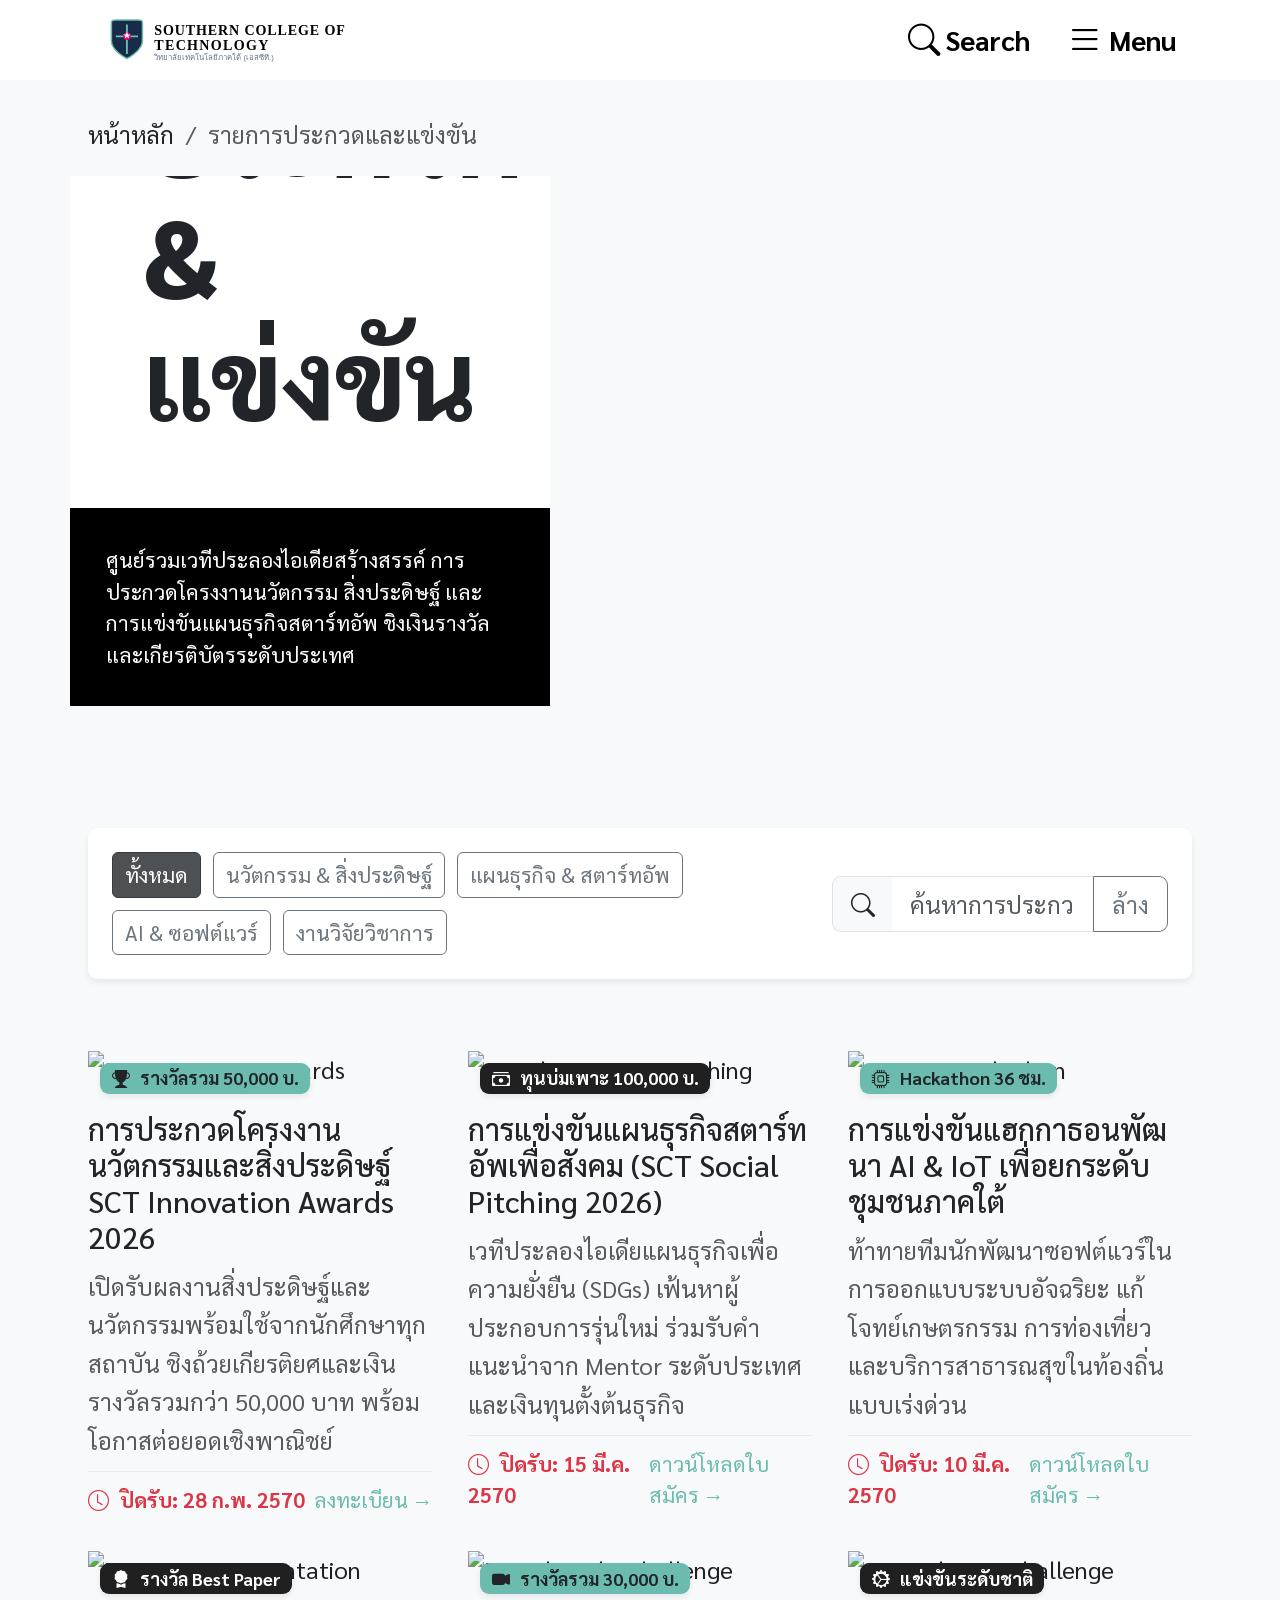
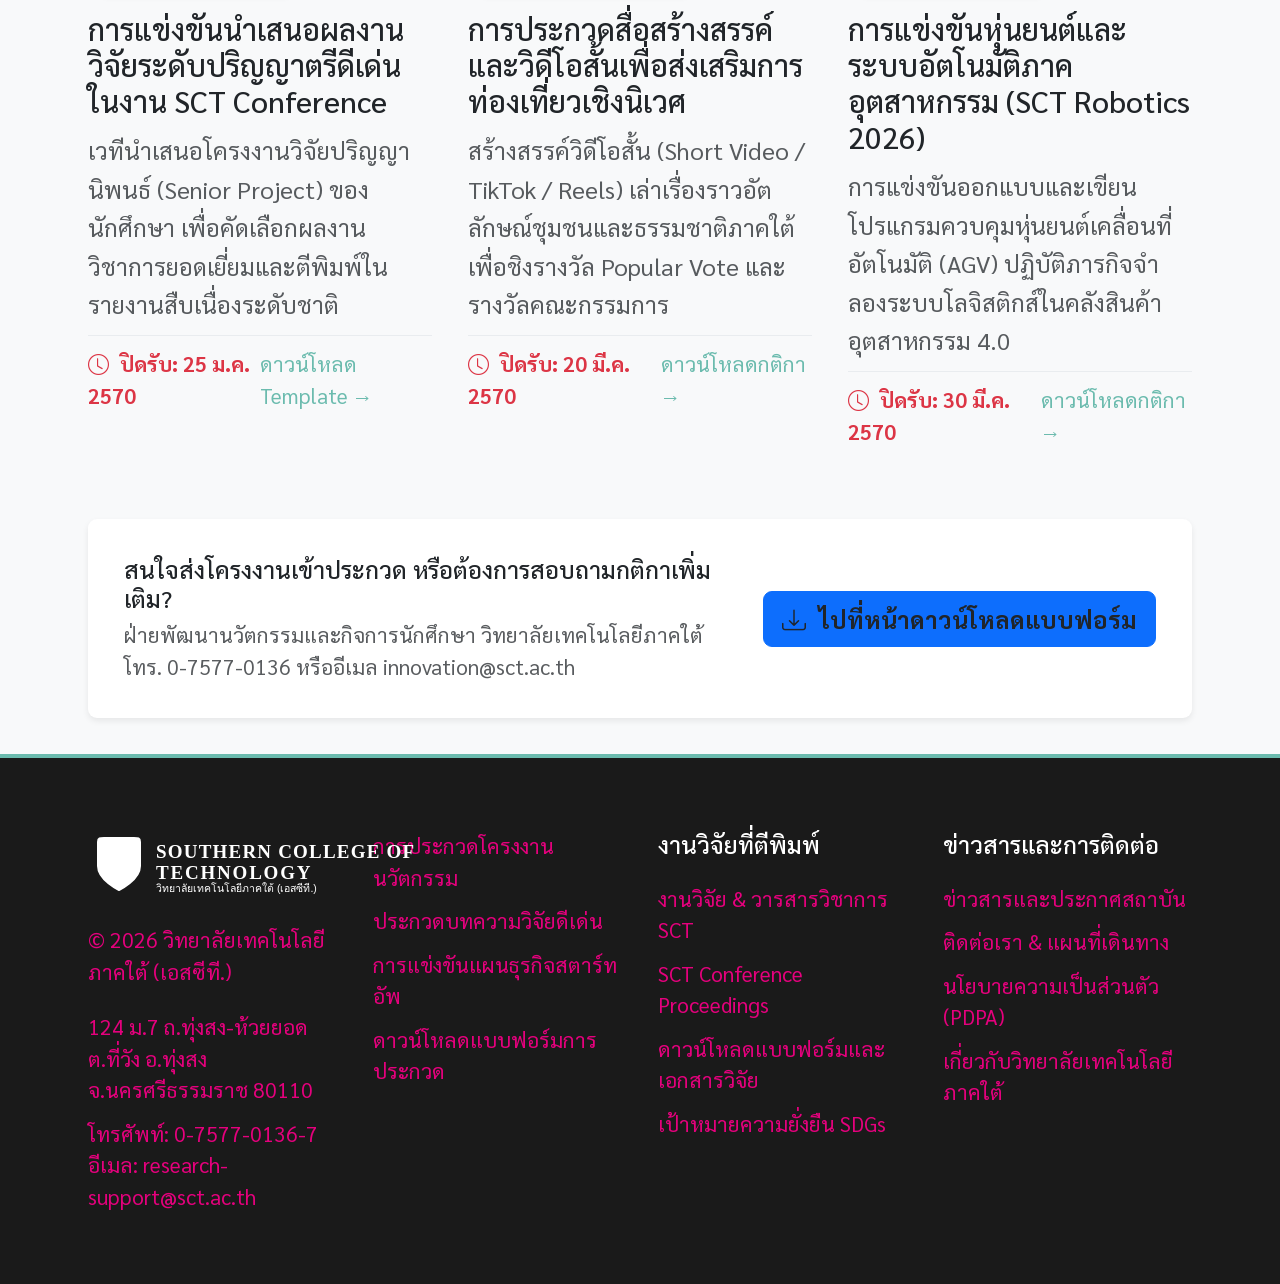
==== commit ac8444e5: "ลงทะเบียน" ====
--- a/competitions.html
+++ b/competitions.html
@@ -479,8 +479,8 @@
 
                         <div class="col-md-6 col-lg-3">
                             <div class="content">
-                                <h3 class="fs-6 text-white font-weight-bold text-uppercase mb-3">รายการประกวด & แข่งขัน
-                                </h3>
+                                <!-- <h3 class="fs-6 text-white font-weight-bold text-uppercase mb-3">รายการประกวด & แข่งขัน
+                                </h3> -->
                                 <ul class="list-unstyled menu text-secondary small">
                                     <li class="mb-2"><a href="competitions.html"
                                             class="text-secondary text-decoration-none">การประกวดโครงงานนวัตกรรม</a>
